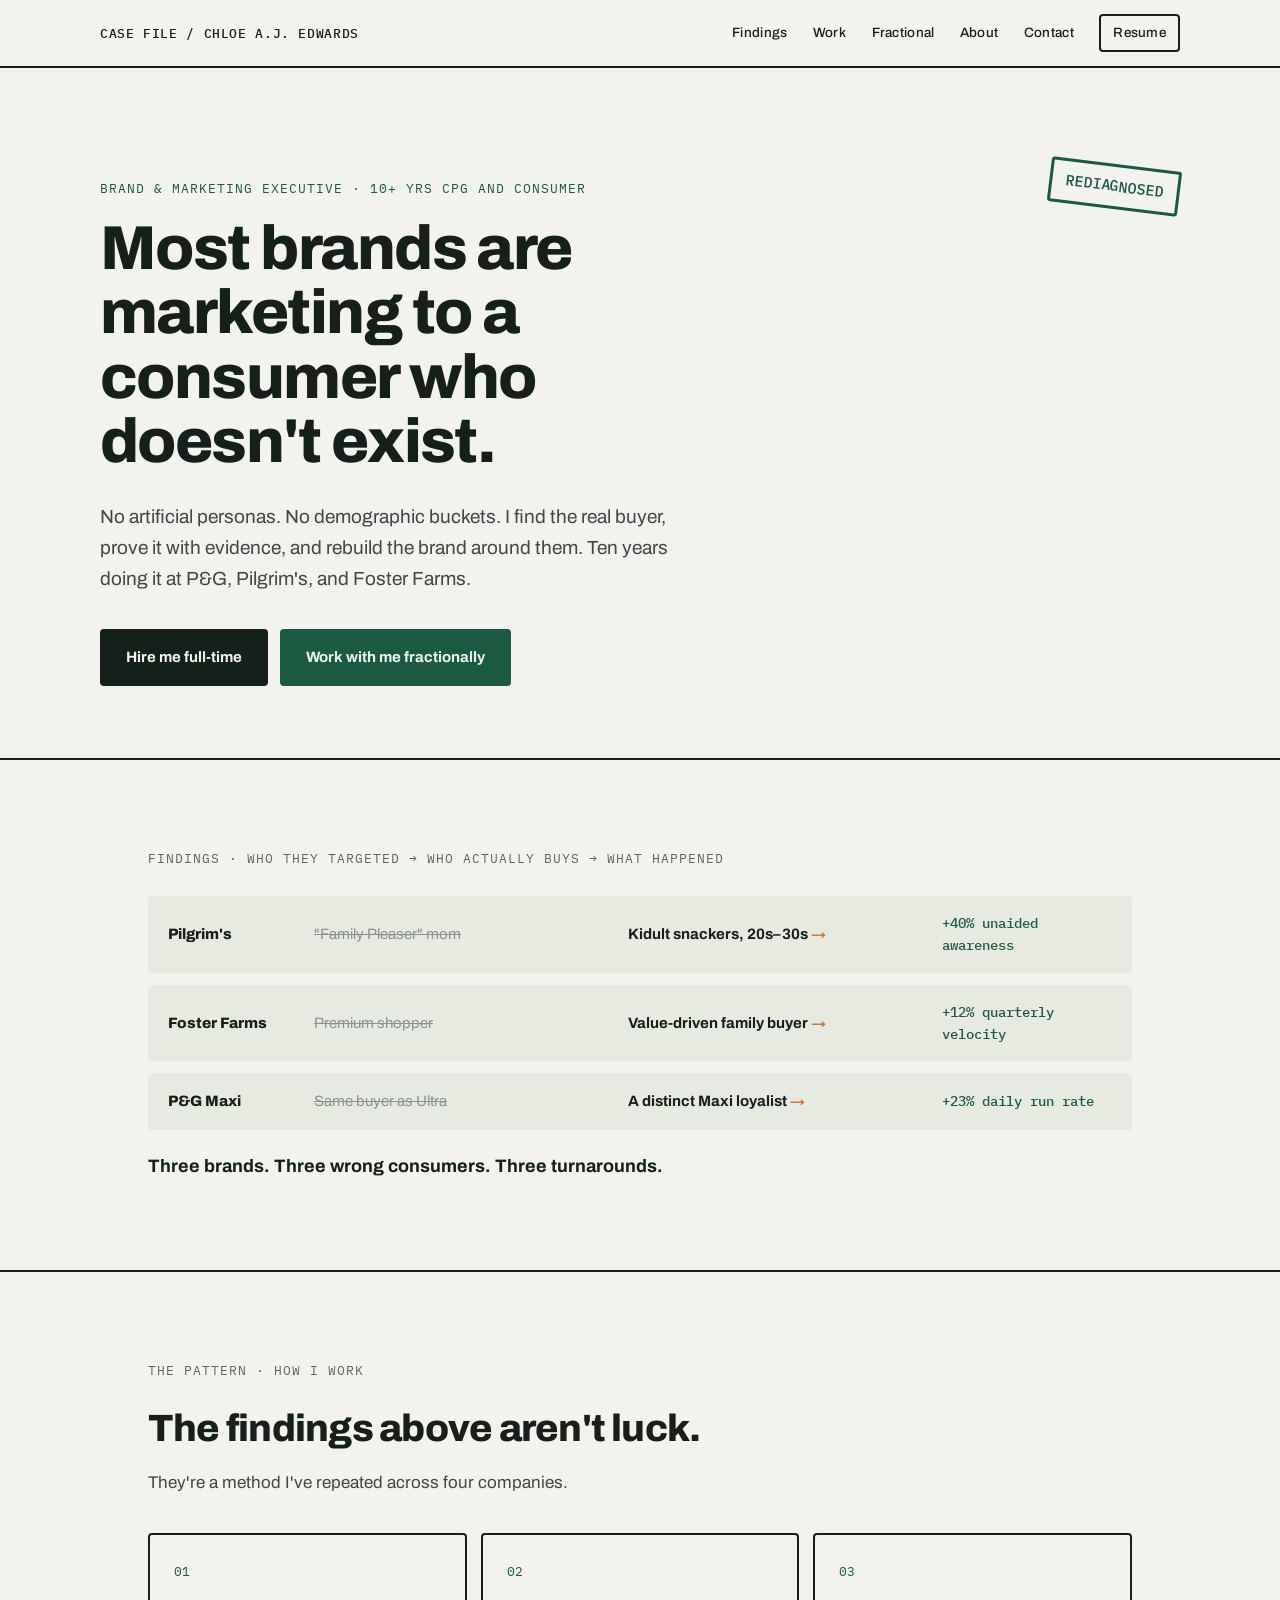
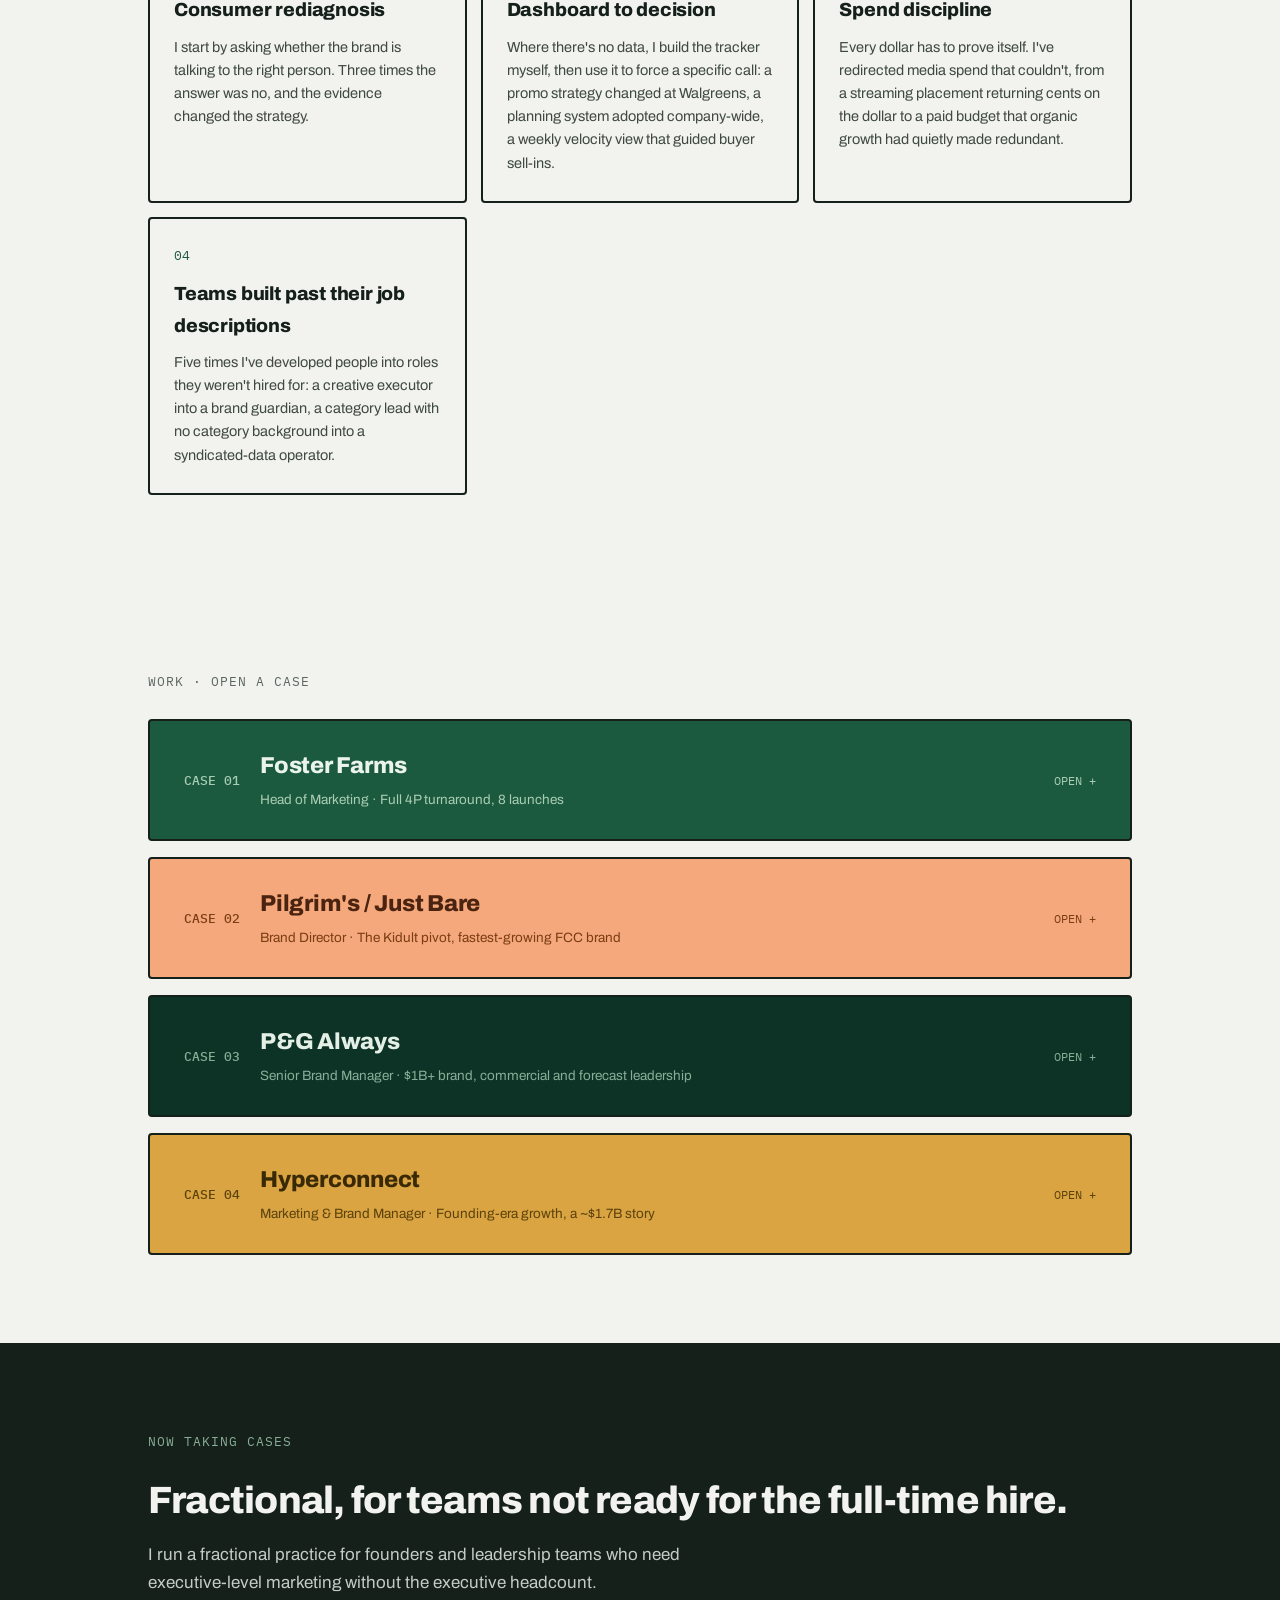
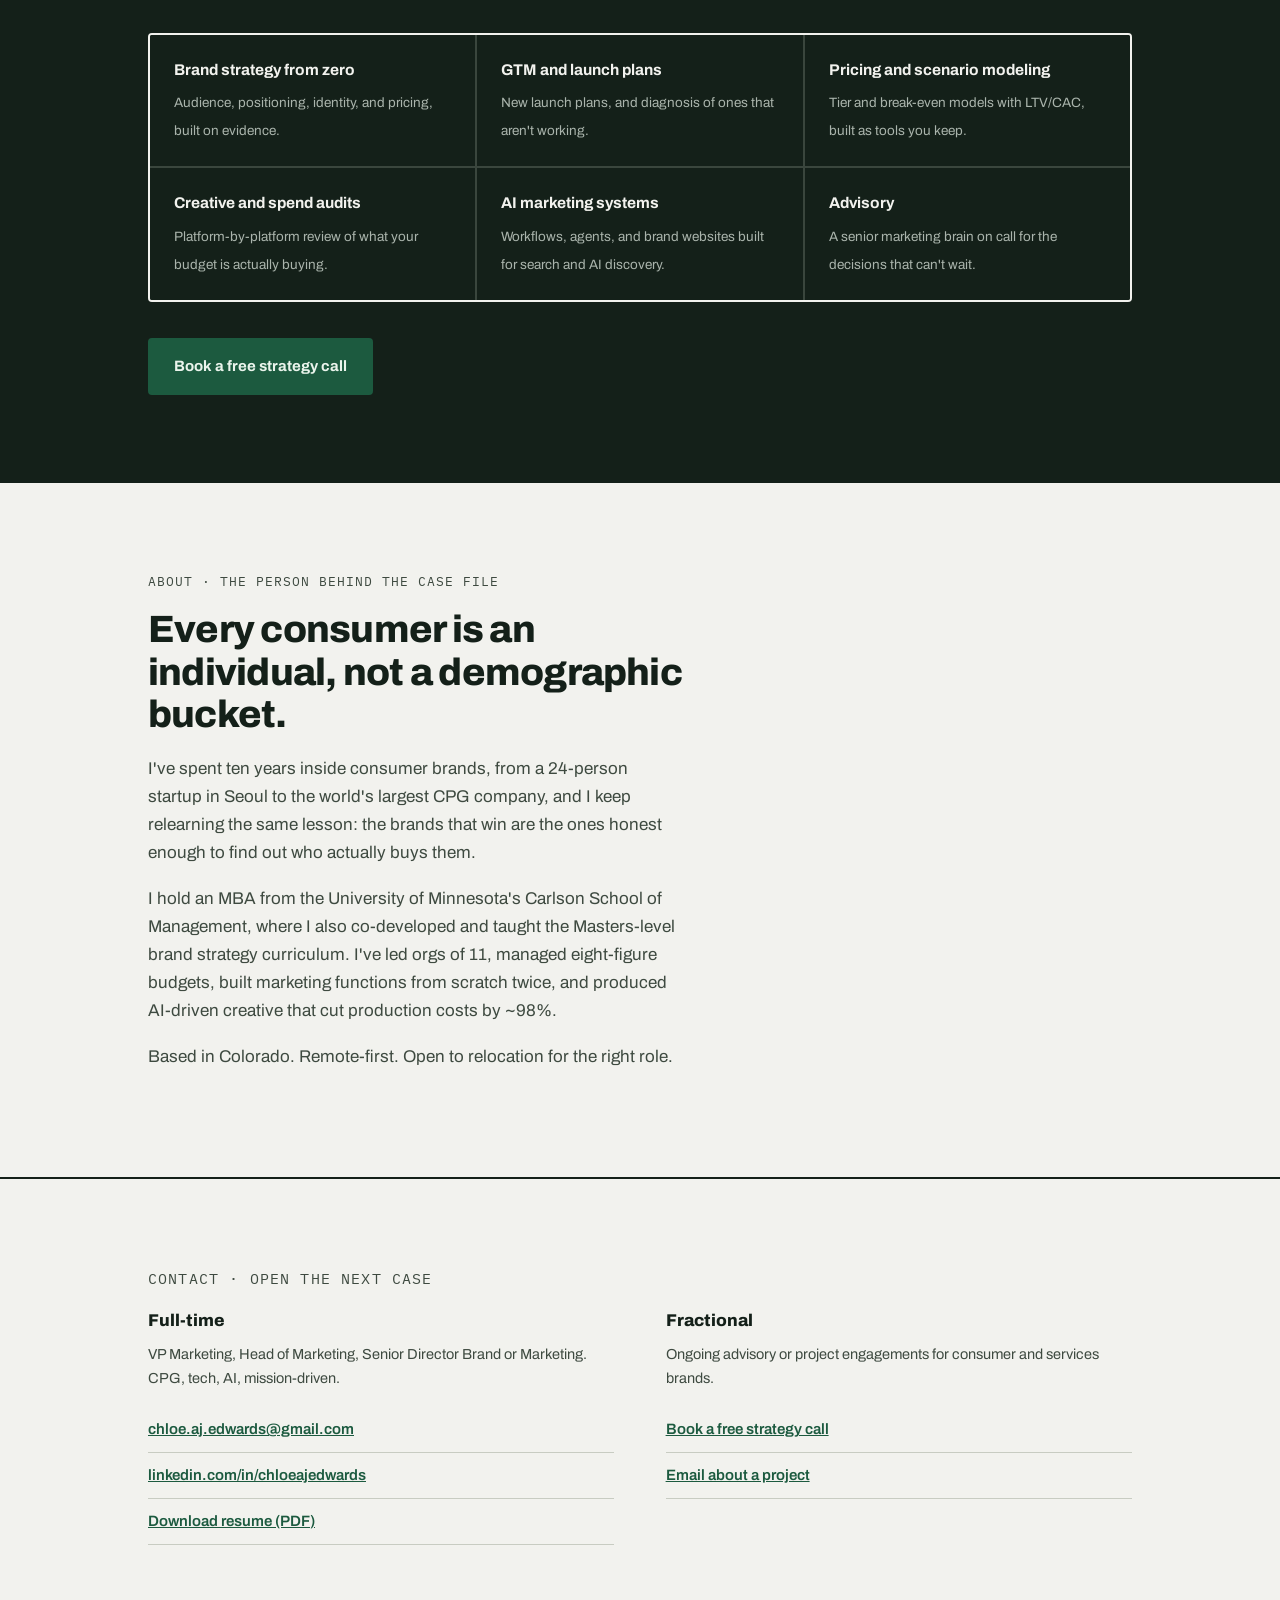
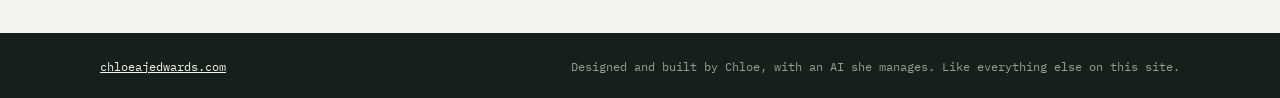
==== index.html @ 2c6150b2 "Add files via upload" ====
<!DOCTYPE html>
<html lang="en">
<head>
<meta charset="UTF-8">
<meta name="viewport" content="width=device-width, initial-scale=1.0">
<title>Chloe A.J. Edwards — Brand &amp; Marketing Executive</title>
<meta name="description" content="Brand and marketing executive. I find the consumer everyone else missed and rebuild brands around them. P&G, Pilgrim's, Foster Farms.">
<link rel="canonical" href="https://chloeajedwards.com/">
<meta property="og:title" content="Chloe A.J. Edwards — Brand &amp; Marketing Executive">
<meta property="og:description" content="Most brands are marketing to a consumer who doesn't exist. I find the real one. Ten years at P&G, Pilgrim's, and Foster Farms.">
<meta property="og:url" content="https://chloeajedwards.com/">
<meta property="og:type" content="website">
<meta property="og:image" content="https://chloeajedwards.com/headshot.jpg">
<meta name="twitter:card" content="summary_large_image">
<meta name="twitter:title" content="Chloe A.J. Edwards — Brand &amp; Marketing Executive">
<meta name="twitter:description" content="I find the consumer everyone else missed. Full-time and fractional.">
<link rel="preconnect" href="https://fonts.googleapis.com">
<link rel="preconnect" href="https://fonts.gstatic.com" crossorigin>
<link href="https://fonts.googleapis.com/css2?family=Archivo:wght@400;500;700;800&family=IBM+Plex+Mono:wght@400;500&display=swap" rel="stylesheet">
<script type="application/ld+json">
{
  "@context": "https://schema.org",
  "@type": "Person",
  "name": "Chloe Edwards",
  "alternateName": "Chloe A.J. Edwards",
  "url": "https://chloeajedwards.com",
  "image": "https://chloeajedwards.com/headshot.jpg",
  "jobTitle": "Brand & Marketing Executive",
  "email": "mailto:chloe.aj.edwards@gmail.com",
  "sameAs": ["https://linkedin.com/in/chloeajedwards"],
  "alumniOf": "Carlson School of Management, University of Minnesota",
  "knowsAbout": ["Brand Strategy", "Consumer Insights", "Go-to-Market Strategy", "CPG Marketing", "Retail Media", "AI Marketing"],
  "address": {"@type": "PostalAddress", "addressRegion": "CO", "addressCountry": "US"}
}
</script>
<style>
:root{
  --paper:#F2F2EE;
  --ink:#142019;
  --forest:#1C5A3F;
  --forest-deep:#0D3327;
  --peach:#F5A87B;
  --peach-ink:#4A2410;
  --peach-mid:#7A3D14;
  --ochre:#D9A441;
  --ochre-ink:#3A2905;
  --ochre-mid:#5C420C;
  --body:#3E4A40;
  --mutd:#5C6660;
  --row:#E7EAE0;
  --rule:#C8CCC2;
  --forest-tint:#A9CDB4;
  --pine-tint:#88AE97;
  --sans:'Archivo',system-ui,-apple-system,sans-serif;
  --mono:'IBM Plex Mono',ui-monospace,monospace;
  --r:4px;
  --dur:.25s;
  --ease:cubic-bezier(.4,0,.2,1);
  --sp1:8px;--sp2:16px;--sp3:24px;--sp4:40px;--sp5:64px;--sp6:104px;
}
*{margin:0;padding:0;box-sizing:border-box}
html{scroll-behavior:smooth}
body{background:var(--paper);color:var(--ink);font-family:var(--sans);font-size:17px;line-height:1.65;-webkit-font-smoothing:antialiased}
.skip{position:absolute;left:-9999px;top:0;background:var(--ink);color:var(--paper);padding:10px 16px;z-index:99}
.skip:focus{left:8px;top:8px}
a{color:var(--forest)}
a:focus-visible,button:focus-visible,summary:focus-visible{outline:3px solid var(--forest);outline-offset:2px}
.wrap{max-width:1080px;margin:0 auto;padding:0 clamp(18px,4vw,48px)}
.mono{font-family:var(--mono);font-size:12px;letter-spacing:.06em;color:var(--mutd)}
.frame{border-top:2px solid var(--ink);border-bottom:2px solid var(--ink)}

header.top{position:sticky;top:0;z-index:50;background:var(--paper);border-bottom:2px solid var(--ink)}
.topbar{display:flex;justify-content:space-between;align-items:center;gap:16px;padding:14px 0}
.brand{font-family:var(--mono);font-size:12.5px;font-weight:500;color:var(--ink);text-decoration:none;letter-spacing:.05em}
nav.main{display:flex;gap:clamp(10px,2vw,26px);align-items:center;flex-wrap:wrap}
nav.main a{font-size:13.5px;font-weight:500;color:var(--ink);text-decoration:none;letter-spacing:.02em}
nav.main a:hover{color:var(--forest);text-decoration:underline;text-underline-offset:4px}
nav.main a.resume-link{border:2px solid var(--ink);padding:6px 12px;border-radius:var(--r)}
nav.main a.resume-link:hover{background:var(--ink);color:var(--paper);text-decoration:none}

.hero{padding:clamp(56px,9vw,110px) 0 clamp(40px,6vw,72px);position:relative}
.kicker{font-family:var(--mono);font-size:12.5px;color:var(--forest);letter-spacing:.08em;margin-bottom:18px}
h1{font-weight:800;font-size:clamp(34px,5.6vw,62px);line-height:1.04;letter-spacing:-.025em;max-width:15ch}
.hero p.lede{margin:26px 0 34px;font-size:clamp(16px,1.6vw,19px);color:var(--body);max-width:52ch}
.ctas{display:flex;gap:12px;flex-wrap:wrap}
.btn{display:inline-block;font-weight:700;font-size:15px;text-decoration:none;padding:14px 24px;border-radius:var(--r);border:2px solid var(--ink);transition:transform var(--dur) var(--ease),background var(--dur) var(--ease),color var(--dur) var(--ease)}
.btn:hover{transform:translateY(-2px)}
.btn-ink{background:var(--ink);color:var(--paper)}
.btn-ink:hover{background:var(--forest-deep);border-color:var(--forest-deep)}
.btn-forest{background:var(--forest);border-color:var(--forest);color:#EAF4EC}
.btn-forest:hover{background:var(--forest-deep);border-color:var(--forest-deep)}
.btn-ghost{background:transparent;color:var(--ink)}
.btn-ghost:hover{background:var(--ink);color:var(--paper)}
.stamp{position:absolute;top:clamp(48px,8vw,96px);right:0;transform:rotate(7deg);border:3px solid var(--forest);color:var(--forest);font-family:var(--mono);font-weight:500;font-size:clamp(12px,1.4vw,15px);padding:7px 13px;border-radius:3px;user-select:none}
@media(max-width:720px){.stamp{position:static;display:inline-block;margin-bottom:22px}}

section{padding:clamp(48px,7vw,88px) 0}
.sec-label{font-family:var(--mono);font-size:12.5px;letter-spacing:.08em;color:var(--mutd);margin-bottom:28px;text-transform:uppercase}
h2{font-weight:800;font-size:clamp(26px,3.4vw,38px);letter-spacing:-.02em;line-height:1.12;margin-bottom:18px}
.sec-intro{color:var(--body);max-width:56ch;margin-bottom:36px}

.findings{border-top:2px solid var(--ink)}
.finding-row{display:grid;grid-template-columns:130px 1fr 1fr 170px;gap:16px;align-items:center;background:var(--row);border-radius:var(--r);padding:16px 20px;margin-bottom:12px;font-size:15px}
.finding-row .brand-name{font-weight:800}
.finding-row .wrong{color:#8B948B;text-decoration:line-through}
.finding-row .right{font-weight:700}
.finding-row .arrow{color:#C4763B;font-weight:700}
.finding-row .result{font-family:var(--mono);font-size:13.5px;color:var(--forest);font-weight:500}
@media(max-width:820px){.finding-row{grid-template-columns:1fr 1fr;row-gap:8px}.finding-row .result{grid-column:2;text-align:right}.finding-row .brand-name{grid-column:1}}
.findings-close{margin-top:22px;font-weight:700;font-size:18px}

.pattern-grid{display:grid;grid-template-columns:repeat(auto-fit,minmax(260px,1fr));gap:14px}
.pattern-card{border:2px solid var(--ink);border-radius:var(--r);padding:26px 24px;background:var(--paper);transition:transform var(--dur) var(--ease)}
.pattern-card:hover{transform:translateY(-3px)}
.pattern-card .num{font-family:var(--mono);font-size:13px;color:var(--forest);margin-bottom:12px;display:block}
.pattern-card h3{font-weight:800;font-size:19px;letter-spacing:-.01em;margin-bottom:10px}
.pattern-card p{font-size:14.5px;line-height:1.6;color:var(--body)}

.cases{display:grid;gap:16px}
.case{border-radius:var(--r);overflow:hidden;border:2px solid var(--ink)}
.case summary{list-style:none;cursor:pointer;padding:26px clamp(20px,3vw,34px);display:grid;grid-template-columns:auto 1fr auto;gap:20px;align-items:center}
.case summary::-webkit-details-marker{display:none}
.case .cnum{font-family:var(--mono);font-size:13px;font-weight:500}
.case .ctitle{font-weight:800;font-size:clamp(18px,2.2vw,23px);letter-spacing:-.01em}
.case .csub{font-size:13.5px;margin-top:3px;font-weight:400}
.case .copen{font-family:var(--mono);font-size:12px;white-space:nowrap}
.case .body{padding:6px clamp(20px,3vw,34px) 32px;display:grid;grid-template-columns:repeat(auto-fit,minmax(230px,1fr));gap:22px}
.case .body h4{font-family:var(--mono);font-size:12px;font-weight:500;letter-spacing:.08em;text-transform:uppercase;margin-bottom:8px}
.case .body p{font-size:14.5px;line-height:1.62}
.case.forest{background:var(--forest)}
.case.forest .cnum,.case.forest .copen,.case.forest .csub,.case.forest .body h4{color:var(--forest-tint)}
.case.forest .ctitle,.case.forest .body p{color:#EAF4EC}
.case.peach{background:var(--peach)}
.case.peach .cnum,.case.peach .copen,.case.peach .csub,.case.peach .body h4{color:var(--peach-mid)}
.case.peach .ctitle,.case.peach .body p{color:var(--peach-ink)}
.case.pine{background:var(--forest-deep)}
.case.pine .cnum,.case.pine .copen,.case.pine .csub,.case.pine .body h4{color:var(--pine-tint)}
.case.pine .ctitle,.case.pine .body p{color:#E4EFE6}
.case.ochre{background:var(--ochre)}
.case.ochre .cnum,.case.ochre .copen,.case.ochre .csub,.case.ochre .body h4{color:var(--ochre-mid)}
.case.ochre .ctitle,.case.ochre .body p{color:var(--ochre-ink)}

.fractional{background:var(--ink);color:var(--paper);border-radius:0}
.fractional .sec-label{color:var(--pine-tint)}
.fractional h2{color:var(--paper)}
.fractional .sec-intro{color:#C4CCC5}
.svc{display:grid;grid-template-columns:repeat(auto-fit,minmax(280px,1fr));gap:2px;border:2px solid var(--paper);border-radius:var(--r);overflow:hidden;margin-bottom:36px}
.svc div{background:var(--ink);padding:22px 24px;outline:1px solid #3A463D}
.svc div strong{display:block;font-size:15.5px;font-weight:700;margin-bottom:6px}
.svc div span{font-size:13.5px;color:#AAB4AC;line-height:1.55}

.about-grid{display:grid;grid-template-columns:1.4fr 1fr;gap:clamp(28px,5vw,64px);align-items:start}
@media(max-width:760px){.about-grid{grid-template-columns:1fr}}
.about p{color:var(--body);margin-bottom:18px;max-width:58ch}
.headshot-frame{border:2px solid var(--ink);border-radius:var(--r);padding:12px;background:#fff;transform:rotate(1.5deg);max-width:340px;justify-self:end}
@media(max-width:760px){.headshot-frame{justify-self:start}}
.headshot-frame img{width:100%;display:block;border-radius:2px}
.headshot-frame figcaption{font-family:var(--mono);font-size:11.5px;color:var(--mutd);padding-top:10px}

.contact{border-top:2px solid var(--ink)}
.contact-grid{display:grid;grid-template-columns:1fr 1fr;gap:clamp(24px,4vw,56px)}
@media(max-width:760px){.contact-grid{grid-template-columns:1fr}}
.contact h3{font-weight:800;font-size:17px;margin-bottom:8px}
.contact p{font-size:14.5px;color:var(--body);margin-bottom:16px}
.contact ul{list-style:none}
.contact li{padding:10px 0;border-bottom:1px solid var(--rule);font-size:15px}
.contact li a{font-weight:600}

footer{background:var(--ink);color:var(--paper)}
.foot{display:flex;justify-content:space-between;gap:16px;flex-wrap:wrap;padding:22px 0;font-family:var(--mono);font-size:12px}
.foot span{color:#93A096}
.foot a{color:var(--paper)}

.reveal{opacity:0;transform:translateY(14px);transition:opacity .5s var(--ease),transform .5s var(--ease)}
.reveal.in{opacity:1;transform:none}
@media(prefers-reduced-motion:reduce){html{scroll-behavior:auto}.reveal{opacity:1;transform:none;transition:none}.btn:hover,.pattern-card:hover{transform:none}}
</style>
</head>
<body>
<a class="skip" href="#main">Skip to content</a>

<header class="top">
  <div class="wrap topbar">
    <a class="brand" href="#top">CASE FILE / CHLOE A.J. EDWARDS</a>
    <nav class="main" aria-label="Main">
      <a href="#findings">Findings</a>
      <a href="#work">Work</a>
      <a href="#fractional">Fractional</a>
      <a href="#about">About</a>
      <a href="#contact">Contact</a>
      <a class="resume-link" href="Chloe-Edwards-Resume.pdf" download>Resume</a>
    </nav>
  </div>
</header>

<main id="main">

<div class="wrap hero" id="top">
  <p class="kicker">BRAND &amp; MARKETING EXECUTIVE · 10+ YRS CPG AND CONSUMER</p>
  <div class="stamp" aria-hidden="true">REDIAGNOSED</div>
  <h1>Most brands are marketing to a consumer who doesn't exist.</h1>
  <p class="lede">No artificial personas. No demographic buckets. I find the real buyer, prove it with evidence, and rebuild the brand around them. Ten years doing it at P&amp;G, Pilgrim's, and Foster Farms.</p>
  <div class="ctas">
    <a class="btn btn-ink" href="#contact">Hire me full-time</a>
    <a class="btn btn-forest" href="https://calendly.com/chloeajedwards/free-ai-brand-strategy-call">Work with me fractionally</a>
  </div>
</div>

<section class="findings frame" id="findings">
  <div class="wrap">
    <p class="sec-label">Findings · Who they targeted → who actually buys → what happened</p>
    <div class="finding-row reveal">
      <span class="brand-name">Pilgrim's</span>
      <span class="wrong">"Family Pleaser" mom</span>
      <span class="right">Kidult snackers, 20s–30s <span class="arrow">→</span></span>
      <span class="result">+40% unaided awareness</span>
    </div>
    <div class="finding-row reveal">
      <span class="brand-name">Foster Farms</span>
      <span class="wrong">Premium shopper</span>
      <span class="right">Value-driven family buyer <span class="arrow">→</span></span>
      <span class="result">+12% quarterly velocity</span>
    </div>
    <div class="finding-row reveal">
      <span class="brand-name">P&amp;G Maxi</span>
      <span class="wrong">Same buyer as Ultra</span>
      <span class="right">A distinct Maxi loyalist <span class="arrow">→</span></span>
      <span class="result">+23% daily run rate</span>
    </div>
    <p class="findings-close reveal">Three brands. Three wrong consumers. Three turnarounds.</p>
  </div>
</section>

<section id="pattern">
  <div class="wrap">
    <p class="sec-label">The pattern · How I work</p>
    <h2>The findings above aren't luck.</h2>
    <p class="sec-intro">They're a method I've repeated across four companies.</p>
    <div class="pattern-grid">
      <div class="pattern-card reveal">
        <span class="num">01</span>
        <h3>Consumer rediagnosis</h3>
        <p>I start by asking whether the brand is talking to the right person. Three times the answer was no, and the evidence changed the strategy.</p>
      </div>
      <div class="pattern-card reveal">
        <span class="num">02</span>
        <h3>Dashboard to decision</h3>
        <p>Where there's no data, I build the tracker myself, then use it to force a specific call: a promo strategy changed at Walgreens, a planning system adopted company-wide, a weekly velocity view that guided buyer sell-ins.</p>
      </div>
      <div class="pattern-card reveal">
        <span class="num">03</span>
        <h3>Spend discipline</h3>
        <p>Every dollar has to prove itself. I've redirected media spend that couldn't, from a streaming placement returning cents on the dollar to a paid budget that organic growth had quietly made redundant.</p>
      </div>
      <div class="pattern-card reveal">
        <span class="num">04</span>
        <h3>Teams built past their job descriptions</h3>
        <p>Five times I've developed people into roles they weren't hired for: a creative executor into a brand guardian, a category lead with no category background into a syndicated-data operator.</p>
      </div>
    </div>
  </div>
</section>

<section id="work">
  <div class="wrap">
    <p class="sec-label">Work · Open a case</p>
    <div class="cases">

      <details class="case forest reveal">
        <summary>
          <span class="cnum">CASE 01</span>
          <span><span class="ctitle">Foster Farms</span><br><span class="csub">Head of Marketing · Full 4P turnaround, 8 launches</span></span>
          <span class="copen">OPEN +</span>
        </summary>
        <div class="body">
          <div><h4>The situation</h4><p>A 90-year-old poultry brand bleeding distribution with no agreed-upon cause. I was the top marketing seat, owning brand strategy and the marketing P&amp;L, leading a commercial org of 11 through four function leads.</p></div>
          <div><h4>The finding</h4><p>A full 4P diagnostic showed the brand was positioned and priced premium while its actual buyer was value-driven. Nearly every downstream problem traced back to that mismatch.</p></div>
          <div><h4>The rebuild</h4><p>Presented a pricing restructure to the executive team. Restructured promos around the real buyer. Redirected investment to the digital shelf and the West Coast. Built the company's first innovation process and launched 8 new SKUs, taking one from brief to shelf 3–4x faster than category standard. Pioneered AI video that revived a legacy campaign at roughly 2% of traditional production cost.</p></div>
          <div><h4>What happened</h4><p>+12% quarterly velocity in distributed accounts. +8% realized margin from the promo restructure. New shelf placements gained at two national retailers, and shelf held everywhere else. Retail media rebuilt on verified incrementality, with a third-party-measured +32% lift.</p></div>
        </div>
      </details>

      <details class="case peach reveal">
        <summary>
          <span class="cnum">CASE 02</span>
          <span><span class="ctitle">Pilgrim's / Just Bare</span><br><span class="csub">Brand Director · The Kidult pivot, fastest-growing FCC brand</span></span>
          <span class="copen">OPEN +</span>
        </summary>
        <div class="body">
          <div><h4>The situation</h4><p>A national brand launch was missing its velocity targets. The strategy was built around a "Family Pleaser" mom insight developed for fresh chicken, but the product on shelf was frozen fully cooked.</p></div>
          <div><h4>The finding</h4><p>The real buyer was a younger, multicultural, mostly male consumer who wanted bolder flavor and louder design. Nostalgia plus convenience: the Kidult.</p></div>
          <div><h4>The rebuild</h4><p>Rewrote the target, the problem, the reason to believe, and the channel plan. Moved influencer spend from macro names to a nano-and-micro model. Took the brand to the X Games with a Tony Hawk limited-edition co-brand. Reversed a renaming decision by proving Popcorn Chicken buyers were a distinct segment.</p></div>
          <div><h4>What happened</h4><p>+18% quarterly velocity after the pivot. +40% unaided awareness, the largest gain our research agency had ever recorded. Just Bare grew share double digits and more than doubled distribution, becoming the fastest-growing brand in its category. 6M+ impressions from the Tony Hawk partnership.</p></div>
        </div>
      </details>

      <details class="case pine reveal">
        <summary>
          <span class="cnum">CASE 03</span>
          <span><span class="ctitle">P&amp;G Always</span><br><span class="csub">Senior Brand Manager · $1B+ brand, commercial and forecast leadership</span></span>
          <span class="copen">OPEN +</span>
        </summary>
        <div class="body">
          <div><h4>The situation</h4><p>A $1B+ brand in a declining category, with forecast accuracy loose enough to cloud commercial decisions and a sub-brand, Maxi, everyone assumed shared Ultra's consumer.</p></div>
          <div><h4>The finding</h4><p>The first 5-year growth analysis ever run on Maxi showed a distinct buyer with her own behavior, needs, and price logic, including an overlooked Night segment.</p></div>
          <div><h4>The rebuild</h4><p>Took over the brand's annual forecast and the Sufficiency business-planning process. Rebuilt the planning model so each sub-brand manager owned their own forecast. Built a distribution dashboard that caught a retailer promo change slowing velocities, and got the strategy reversed.</p></div>
          <div><h4>What happened</h4><p>Forecast accuracy improved threefold, into a ±1% band. Maxi's daily run rate grew +23%, against a four-year average near 4%. +2% shelf share. Multimillion-dollar marketing spend efficiency delivered while hitting the brand's targets.</p></div>
        </div>
      </details>

      <details class="case ochre reveal">
        <summary>
          <span class="cnum">CASE 04</span>
          <span><span class="ctitle">Hyperconnect</span><br><span class="csub">Marketing &amp; Brand Manager · Founding-era growth, a ~$1.7B story</span></span>
          <span class="copen">OPEN +</span>
        </summary>
        <div class="body">
          <div><h4>The situation</h4><p>A Seoul startup of 24 people with a video social app growing fast everywhere except the markets I was hired to build: North America and Oceania. No brand strategy, no GTM, static-only creative.</p></div>
          <div><h4>The finding</h4><p>Organic acquisition was already covering subscription growth, meaning much of the paid budget was buying users who would have arrived free. And the category's creative was static in a product built on live video.</p></div>
          <div><h4>The rebuild</h4><p>Authored the global brand strategy and presented it to the founder. Cut the redundant paid spend, saving seven figures annually while subscriptions grew. Persuaded leadership to test video creative filmed for free with coworkers, then scaled it across every market and language.</p></div>
          <div><h4>What happened</h4><p>Regional profitability multiplied. Installs grew 300%+ globally after the video strategy rolled out. The company grew from 24 to 120+ people during my tenure and was later acquired for approximately $1.7B.</p></div>
        </div>
      </details>

    </div>
  </div>
</section>

<section class="fractional" id="fractional">
  <div class="wrap">
    <p class="sec-label">Now taking cases</p>
    <h2>Fractional, for teams not ready for the full-time hire.</h2>
    <p class="sec-intro">I run a fractional practice for founders and leadership teams who need executive-level marketing without the executive headcount.</p>
    <div class="svc">
      <div><strong>Brand strategy from zero</strong><span>Audience, positioning, identity, and pricing, built on evidence.</span></div>
      <div><strong>GTM and launch plans</strong><span>New launch plans, and diagnosis of ones that aren't working.</span></div>
      <div><strong>Pricing and scenario modeling</strong><span>Tier and break-even models with LTV/CAC, built as tools you keep.</span></div>
      <div><strong>Creative and spend audits</strong><span>Platform-by-platform review of what your budget is actually buying.</span></div>
      <div><strong>AI marketing systems</strong><span>Workflows, agents, and brand websites built for search and AI discovery.</span></div>
      <div><strong>Advisory</strong><span>A senior marketing brain on call for the decisions that can't wait.</span></div>
    </div>
    <a class="btn btn-forest" href="https://calendly.com/chloeajedwards/free-ai-brand-strategy-call">Book a free strategy call</a>
  </div>
</section>

<section id="about">
  <div class="wrap about-grid">
    <div class="about">
      <p class="sec-label">About · The person behind the case file</p>
      <h2>Every consumer is an individual, not a demographic bucket.</h2>
      <p>I've spent ten years inside consumer brands, from a 24-person startup in Seoul to the world's largest CPG company, and I keep relearning the same lesson: the brands that win are the ones honest enough to find out who actually buys them.</p>
      <p>I hold an MBA from the University of Minnesota's Carlson School of Management, where I also co-developed and taught the Masters-level brand strategy curriculum. I've led orgs of 11, managed eight-figure budgets, built marketing functions from scratch twice, and produced AI-driven creative that cut production costs by ~98%.</p>
      <p>Based in Colorado. Remote-first. Open to relocation for the right role.</p>
    </div>
    <figure class="headshot-frame reveal">
      <img src="headshot.jpg" alt="Chloe Edwards, smiling, wearing a forest green blazer" width="640" height="640" loading="lazy" onerror="this.parentElement.style.display='none'">
      <figcaption>EXHIBIT A · THE EXECUTIVE</figcaption>
    </figure>
  </div>
</section>

<section class="contact frame" id="contact">
  <div class="wrap">
    <p class="sec-label">Contact · Open the next case</p>
    <div class="contact-grid">
      <div>
        <h3>Full-time</h3>
        <p>VP Marketing, Head of Marketing, Senior Director Brand or Marketing. CPG, tech, AI, mission-driven.</p>
        <ul>
          <li><a href="mailto:chloe.aj.edwards@gmail.com">chloe.aj.edwards@gmail.com</a></li>
          <li><a href="https://linkedin.com/in/chloeajedwards">linkedin.com/in/chloeajedwards</a></li>
          <li><a href="Chloe-Edwards-Resume.pdf" download>Download resume (PDF)</a></li>
        </ul>
      </div>
      <div>
        <h3>Fractional</h3>
        <p>Ongoing advisory or project engagements for consumer and services brands.</p>
        <ul>
          <li><a href="https://calendly.com/chloeajedwards/free-ai-brand-strategy-call">Book a free strategy call</a></li>
          <li><a href="mailto:chloe.aj.edwards@gmail.com?subject=Fractional%20engagement">Email about a project</a></li>
        </ul>
      </div>
    </div>
  </div>
</section>

</main>

<footer>
  <div class="wrap foot">
    <span><a href="#top">chloeajedwards.com</a></span>
    <span>Designed and built by Chloe, with an AI she manages. Like everything else on this site.</span>
  </div>
</footer>

<script>
const io=new IntersectionObserver(es=>{es.forEach(e=>{if(e.isIntersecting){e.target.classList.add('in');io.unobserve(e.target)}})},{threshold:.12});
document.querySelectorAll('.reveal').forEach(el=>io.observe(el));
document.querySelectorAll('.case summary').forEach(s=>{s.addEventListener('click',()=>{setTimeout(()=>{const d=s.parentElement;s.querySelector('.copen').textContent=d.open?'CLOSE −':'OPEN +'},0)})});
</script>
</body>
</html>
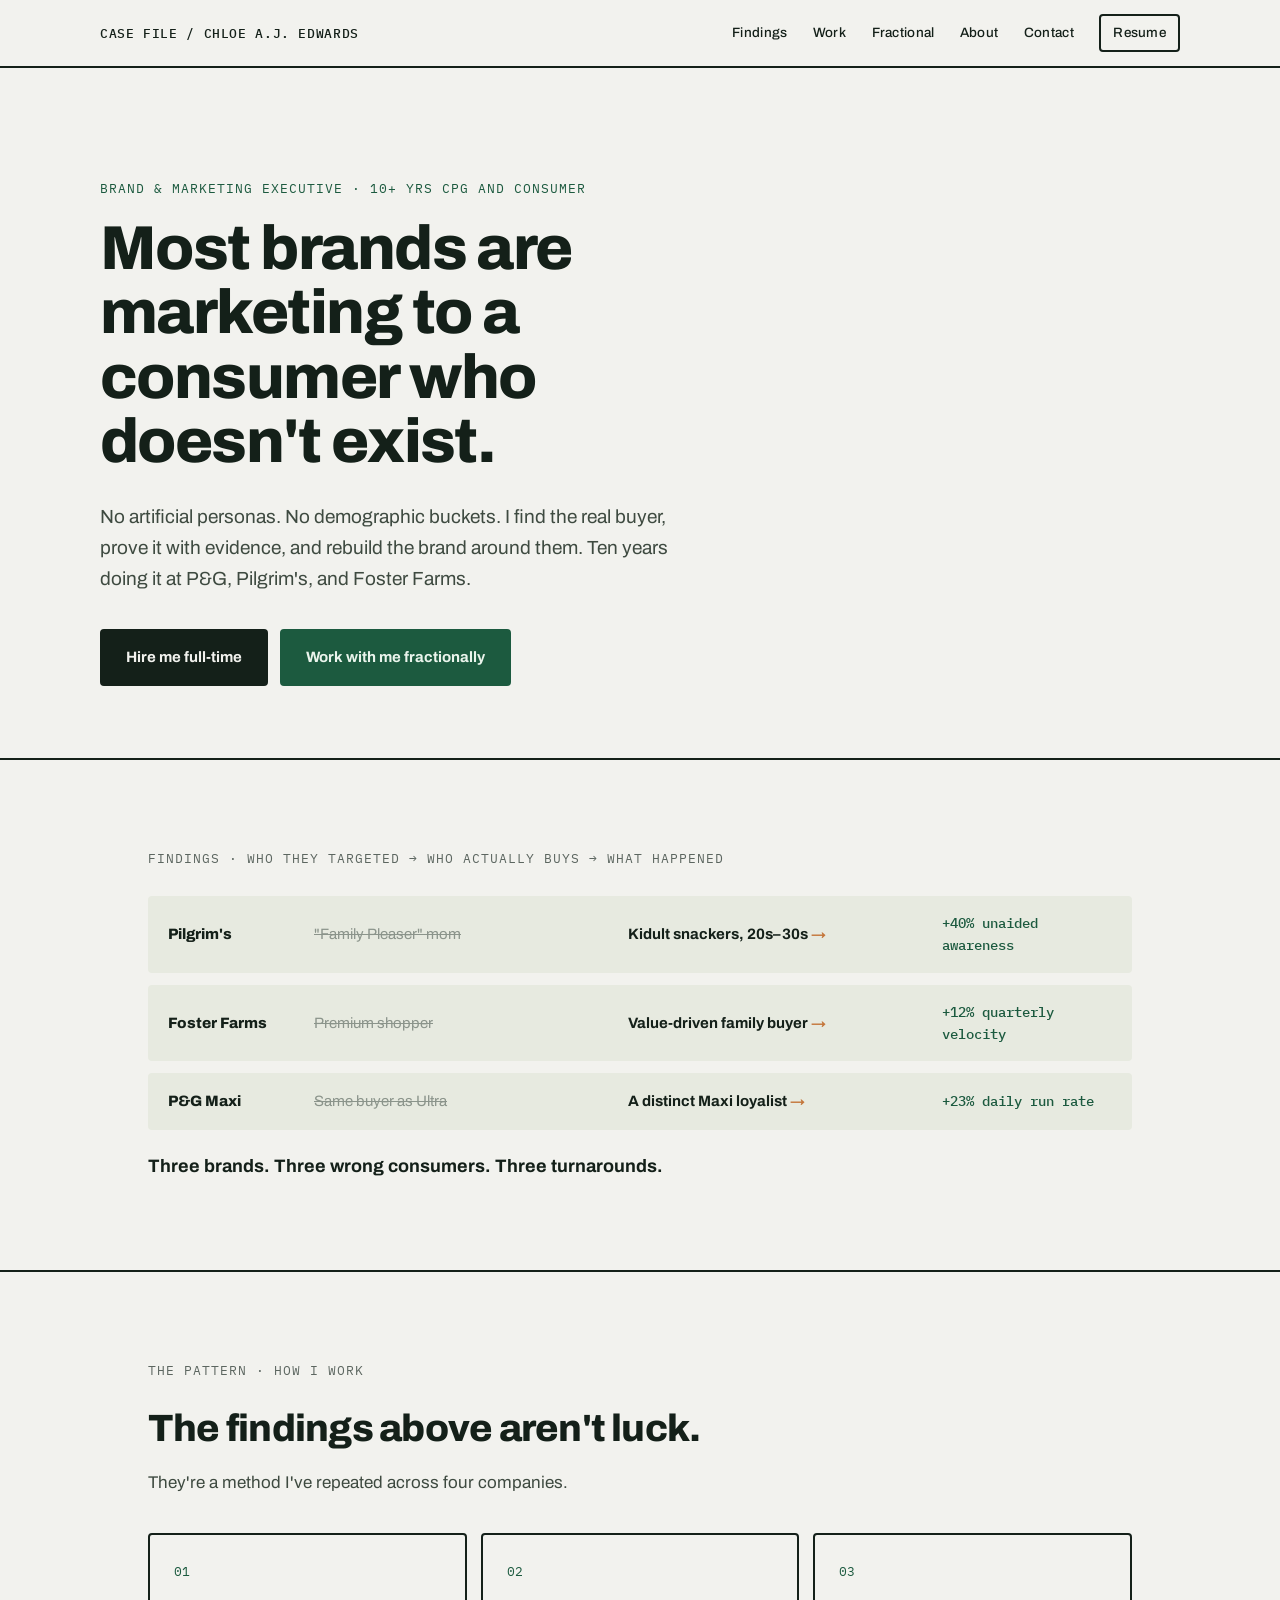
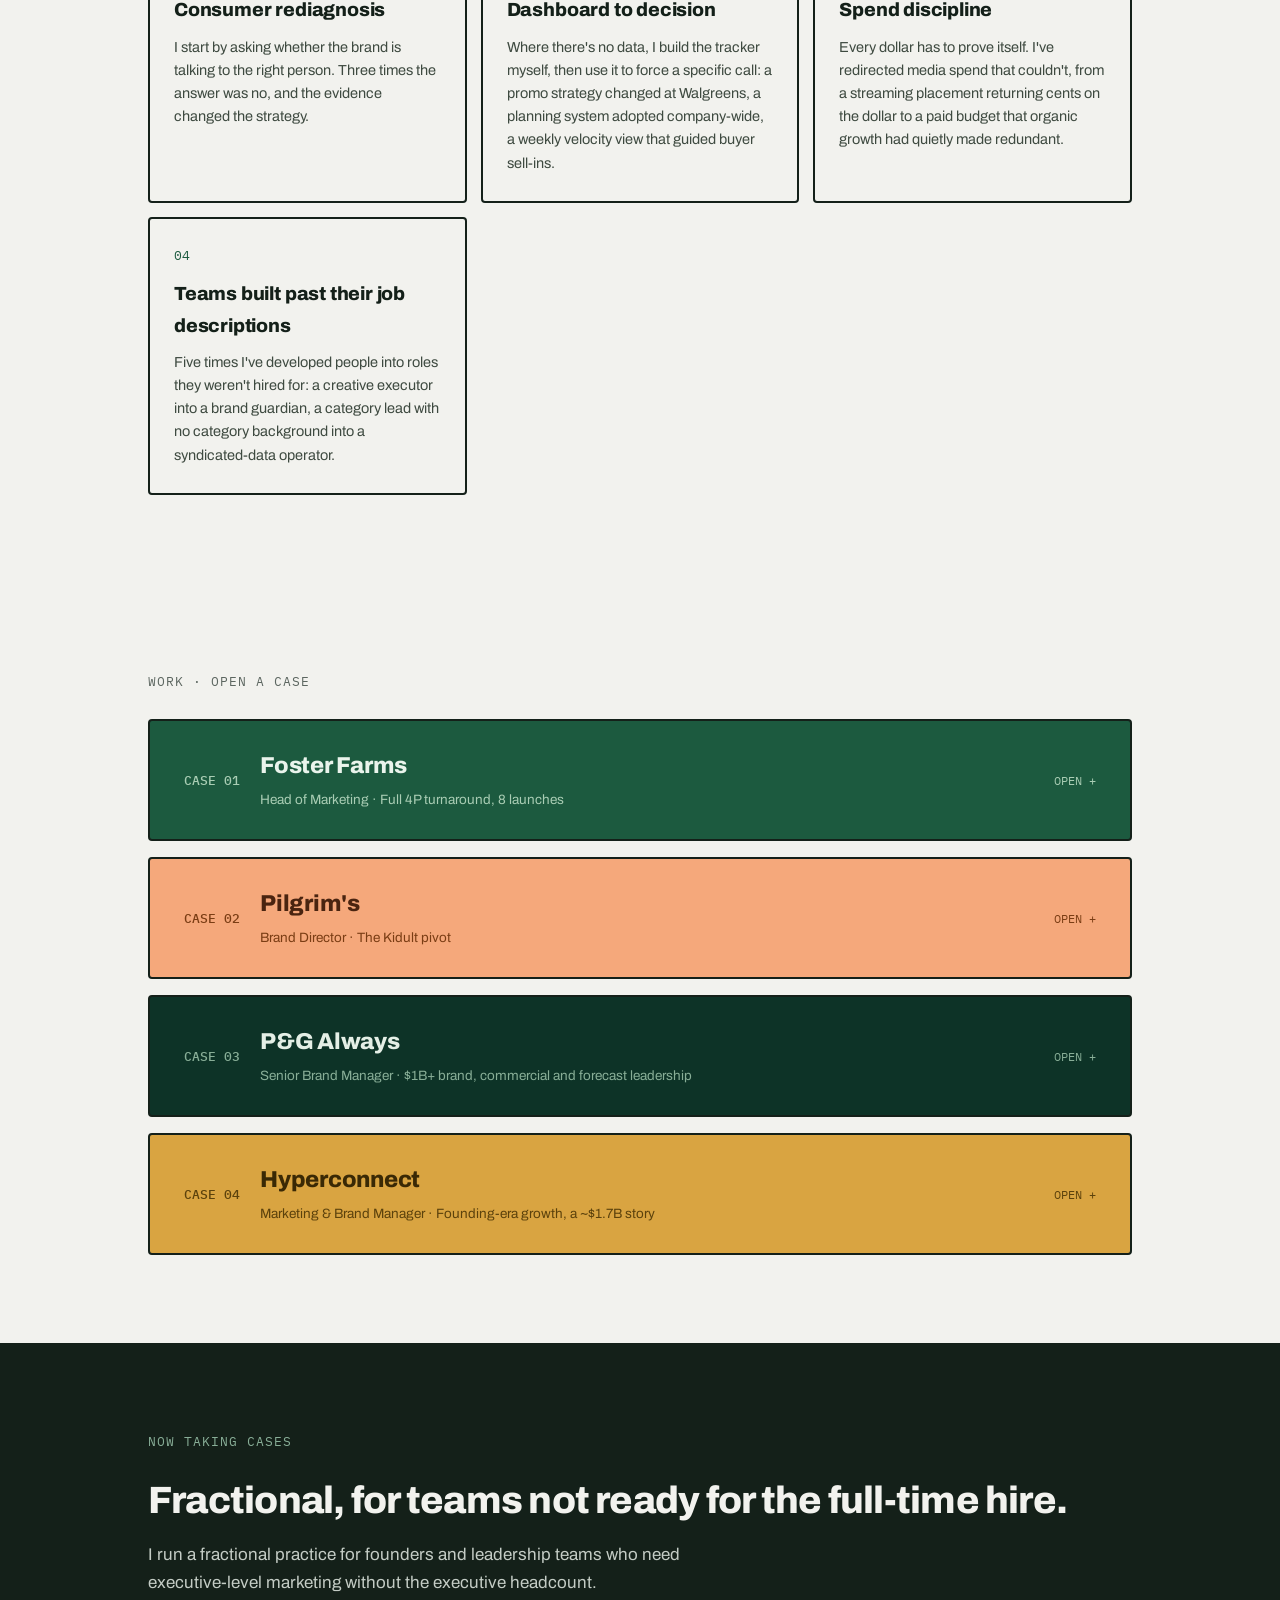
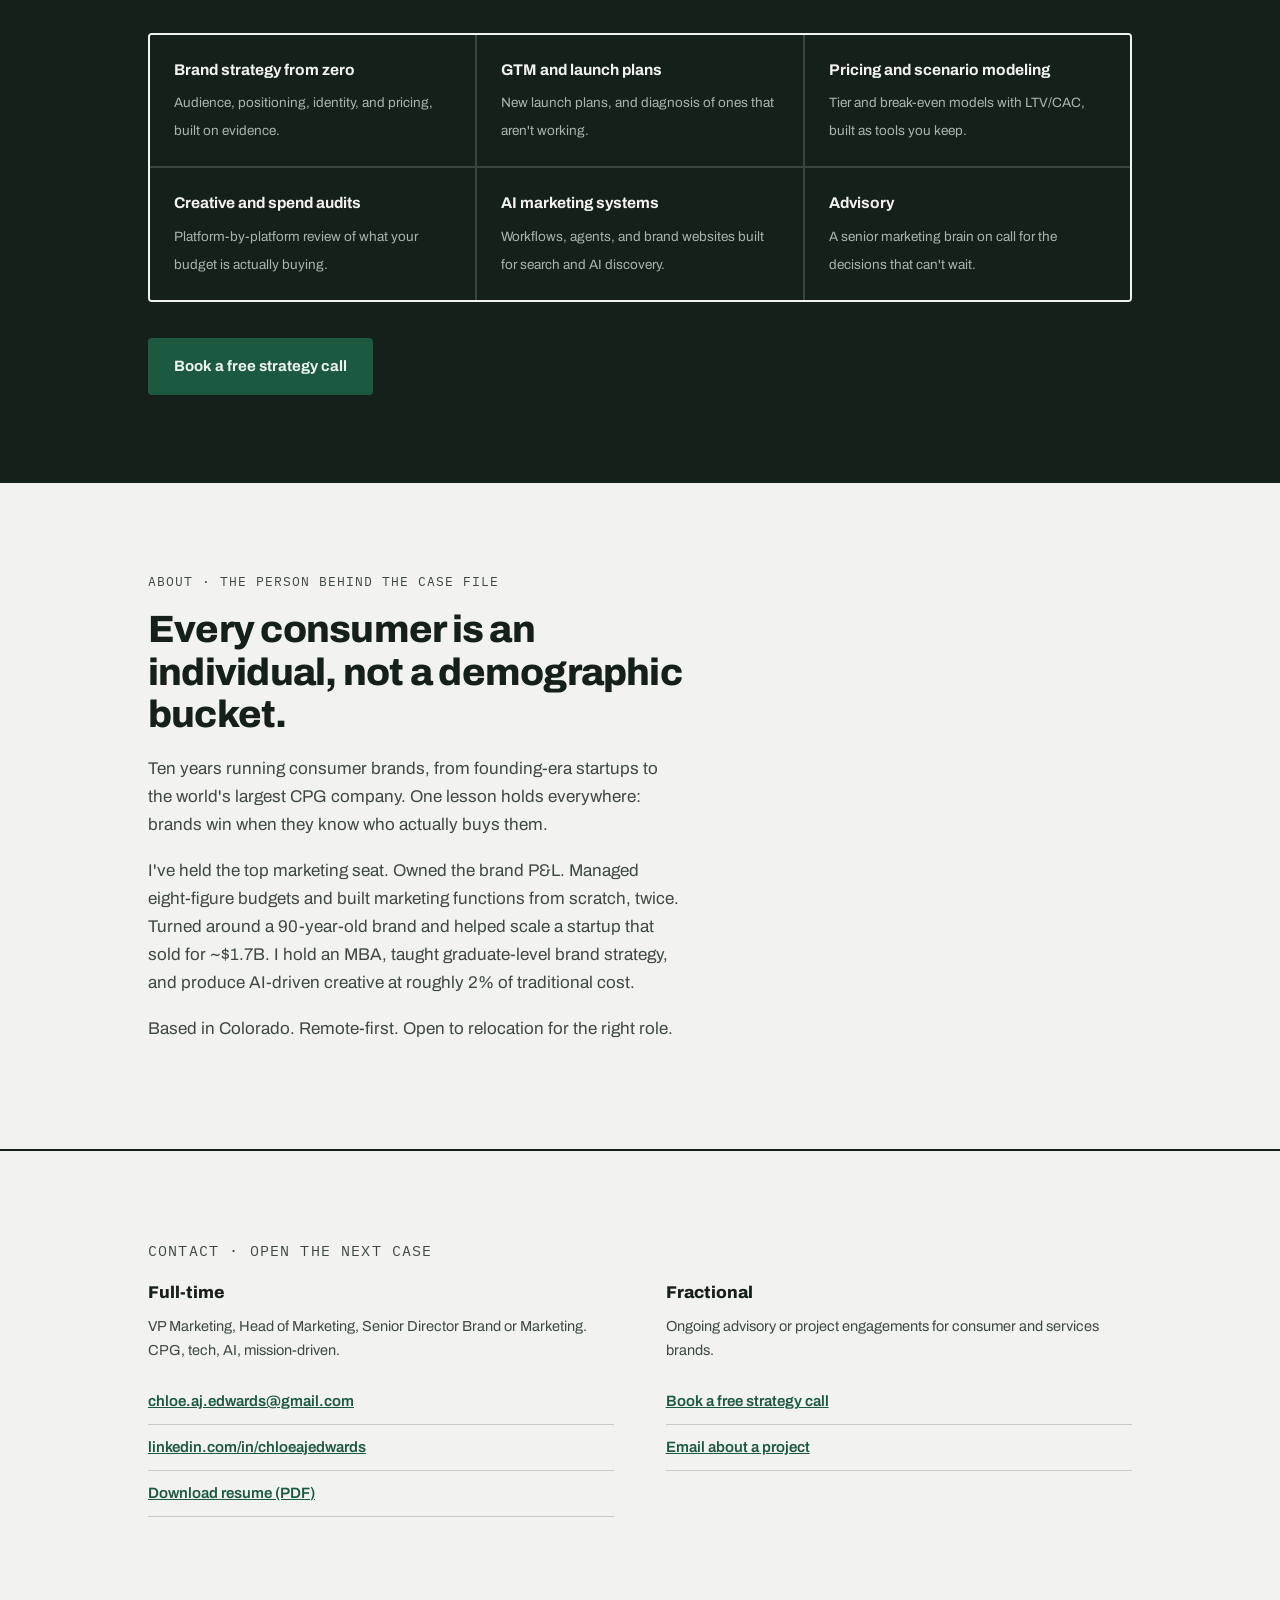
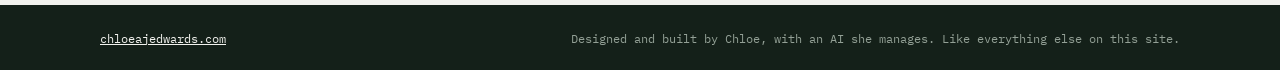
==== commit 67b8f3e1: "Add files via upload" ====
--- a/index.html
+++ b/index.html
@@ -28,7 +28,6 @@
   "jobTitle": "Brand & Marketing Executive",
   "email": "mailto:chloe.aj.edwards@gmail.com",
   "sameAs": ["https://linkedin.com/in/chloeajedwards"],
-  "alumniOf": "Carlson School of Management, University of Minnesota",
   "knowsAbout": ["Brand Strategy", "Consumer Insights", "Go-to-Market Strategy", "CPG Marketing", "Retail Media", "AI Marketing"],
   "address": {"@type": "PostalAddress", "addressRegion": "CO", "addressCountry": "US"}
 }
@@ -91,8 +90,6 @@
 .btn-forest:hover{background:var(--forest-deep);border-color:var(--forest-deep)}
 .btn-ghost{background:transparent;color:var(--ink)}
 .btn-ghost:hover{background:var(--ink);color:var(--paper)}
-.stamp{position:absolute;top:clamp(48px,8vw,96px);right:0;transform:rotate(7deg);border:3px solid var(--forest);color:var(--forest);font-family:var(--mono);font-weight:500;font-size:clamp(12px,1.4vw,15px);padding:7px 13px;border-radius:3px;user-select:none}
-@media(max-width:720px){.stamp{position:static;display:inline-block;margin-bottom:22px}}
 
 section{padding:clamp(48px,7vw,88px) 0}
 .sec-label{font-family:var(--mono);font-size:12.5px;letter-spacing:.08em;color:var(--mutd);margin-bottom:28px;text-transform:uppercase}
@@ -197,7 +194,6 @@
 
 <div class="wrap hero" id="top">
   <p class="kicker">BRAND &amp; MARKETING EXECUTIVE · 10+ YRS CPG AND CONSUMER</p>
-  <div class="stamp" aria-hidden="true">REDIAGNOSED</div>
   <h1>Most brands are marketing to a consumer who doesn't exist.</h1>
   <p class="lede">No artificial personas. No demographic buckets. I find the real buyer, prove it with evidence, and rebuild the brand around them. Ten years doing it at P&amp;G, Pilgrim's, and Foster Farms.</p>
   <div class="ctas">
@@ -283,14 +279,14 @@
       <details class="case peach reveal">
         <summary>
           <span class="cnum">CASE 02</span>
-          <span><span class="ctitle">Pilgrim's / Just Bare</span><br><span class="csub">Brand Director · The Kidult pivot, fastest-growing FCC brand</span></span>
+          <span><span class="ctitle">Pilgrim's</span><br><span class="csub">Brand Director · The Kidult pivot</span></span>
           <span class="copen">OPEN +</span>
         </summary>
         <div class="body">
           <div><h4>The situation</h4><p>A national brand launch was missing its velocity targets. The strategy was built around a "Family Pleaser" mom insight developed for fresh chicken, but the product on shelf was frozen fully cooked.</p></div>
           <div><h4>The finding</h4><p>The real buyer was a younger, multicultural, mostly male consumer who wanted bolder flavor and louder design. Nostalgia plus convenience: the Kidult.</p></div>
           <div><h4>The rebuild</h4><p>Rewrote the target, the problem, the reason to believe, and the channel plan. Moved influencer spend from macro names to a nano-and-micro model. Took the brand to the X Games with a Tony Hawk limited-edition co-brand. Reversed a renaming decision by proving Popcorn Chicken buyers were a distinct segment.</p></div>
-          <div><h4>What happened</h4><p>+18% quarterly velocity after the pivot. +40% unaided awareness, the largest gain our research agency had ever recorded. Just Bare grew share double digits and more than doubled distribution, becoming the fastest-growing brand in its category. 6M+ impressions from the Tony Hawk partnership.</p></div>
+          <div><h4>What happened</h4><p>+18% quarterly velocity after the pivot. +40% unaided awareness, the largest gain our research agency had ever recorded. Share grew double digits and distribution more than doubled. 6M+ impressions from the Tony Hawk partnership.</p></div>
         </div>
       </details>
 
@@ -315,7 +311,7 @@
           <span class="copen">OPEN +</span>
         </summary>
         <div class="body">
-          <div><h4>The situation</h4><p>A Seoul startup of 24 people with a video social app growing fast everywhere except the markets I was hired to build: North America and Oceania. No brand strategy, no GTM, static-only creative.</p></div>
+          <div><h4>The situation</h4><p>A 24-person startup with a video social app growing fast everywhere except the markets I was hired to build: North America and Oceania. No brand strategy, no GTM, static-only creative.</p></div>
           <div><h4>The finding</h4><p>Organic acquisition was already covering subscription growth, meaning much of the paid budget was buying users who would have arrived free. And the category's creative was static in a product built on live video.</p></div>
           <div><h4>The rebuild</h4><p>Authored the global brand strategy and presented it to the founder. Cut the redundant paid spend, saving seven figures annually while subscriptions grew. Persuaded leadership to test video creative filmed for free with coworkers, then scaled it across every market and language.</p></div>
           <div><h4>What happened</h4><p>Regional profitability multiplied. Installs grew 300%+ globally after the video strategy rolled out. The company grew from 24 to 120+ people during my tenure and was later acquired for approximately $1.7B.</p></div>
@@ -348,8 +344,8 @@
     <div class="about">
       <p class="sec-label">About · The person behind the case file</p>
       <h2>Every consumer is an individual, not a demographic bucket.</h2>
-      <p>I've spent ten years inside consumer brands, from a 24-person startup in Seoul to the world's largest CPG company, and I keep relearning the same lesson: the brands that win are the ones honest enough to find out who actually buys them.</p>
-      <p>I hold an MBA from the University of Minnesota's Carlson School of Management, where I also co-developed and taught the Masters-level brand strategy curriculum. I've led orgs of 11, managed eight-figure budgets, built marketing functions from scratch twice, and produced AI-driven creative that cut production costs by ~98%.</p>
+      <p>Ten years running consumer brands, from founding-era startups to the world's largest CPG company. One lesson holds everywhere: brands win when they know who actually buys them.</p>
+      <p>I've held the top marketing seat. Owned the brand P&amp;L. Managed eight-figure budgets and built marketing functions from scratch, twice. Turned around a 90-year-old brand and helped scale a startup that sold for ~$1.7B. I hold an MBA, taught graduate-level brand strategy, and produce AI-driven creative at roughly 2% of traditional cost.</p>
       <p>Based in Colorado. Remote-first. Open to relocation for the right role.</p>
     </div>
     <figure class="headshot-frame reveal">
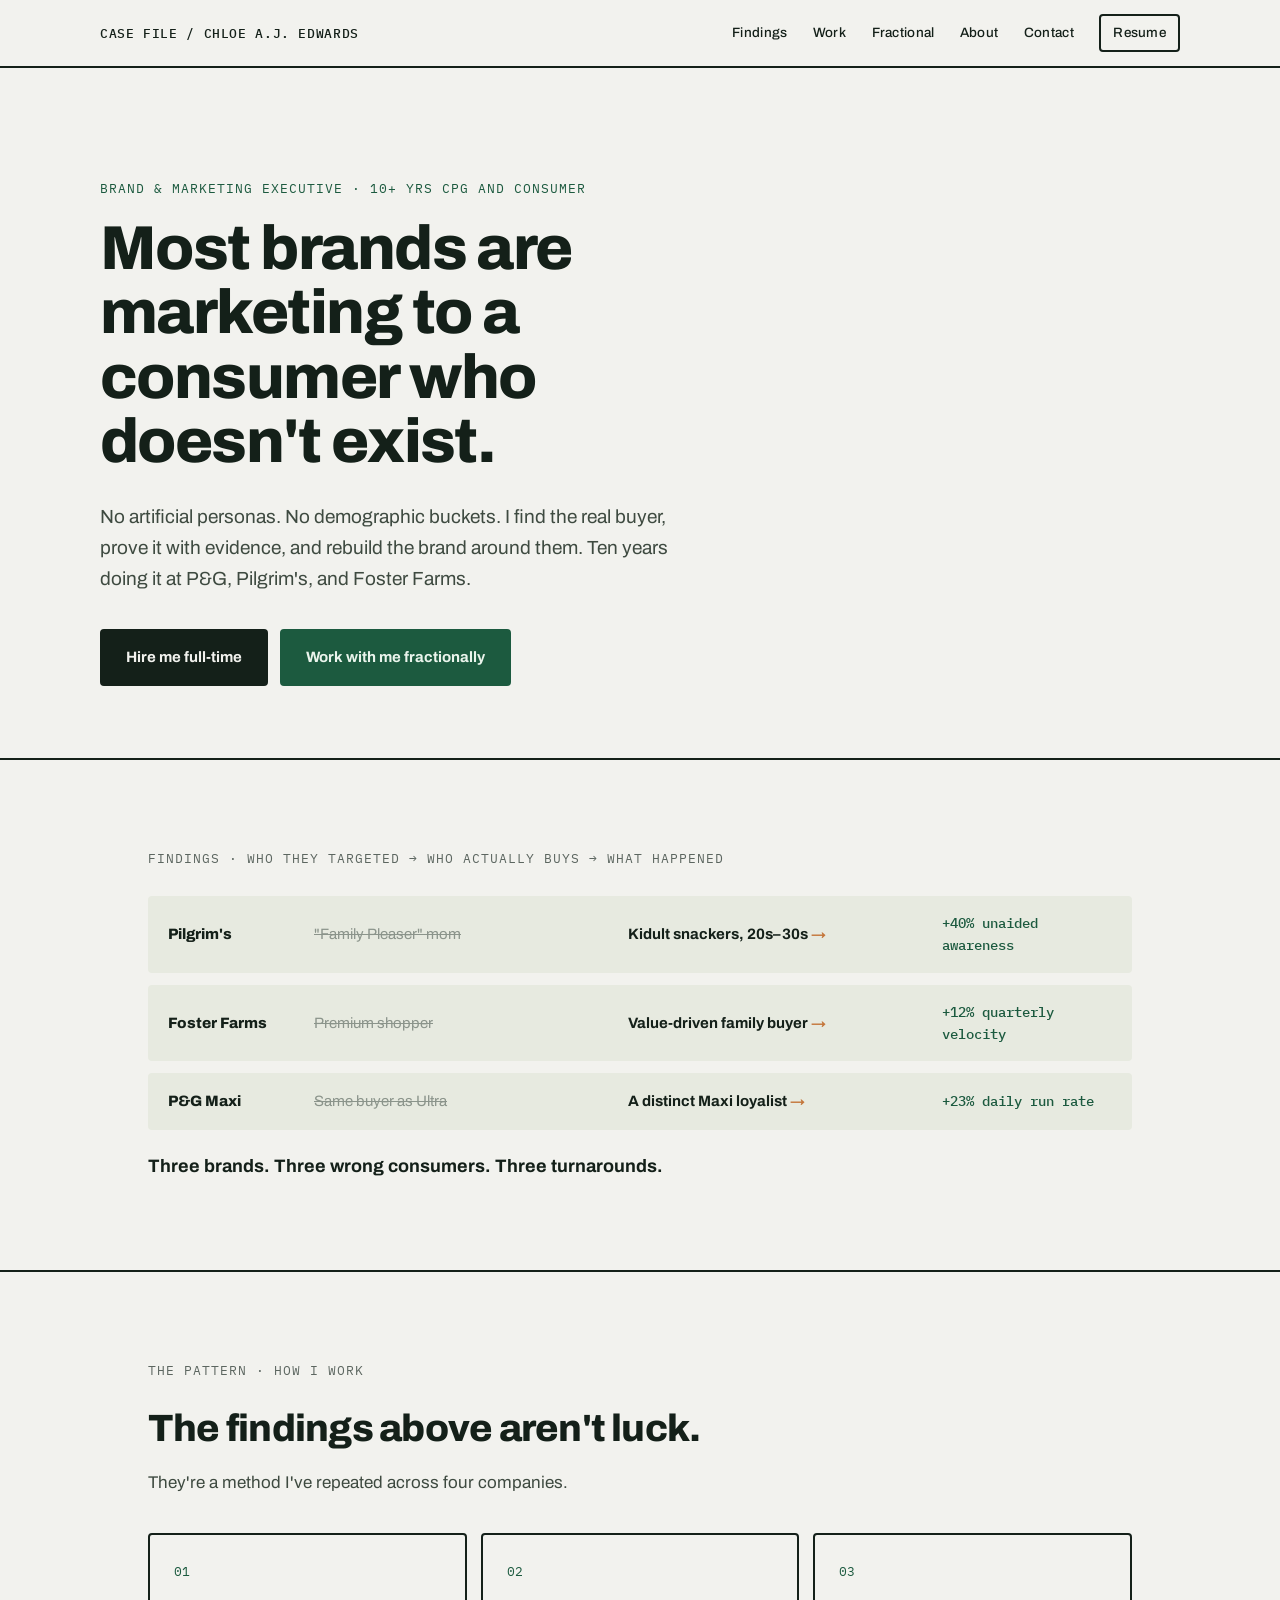
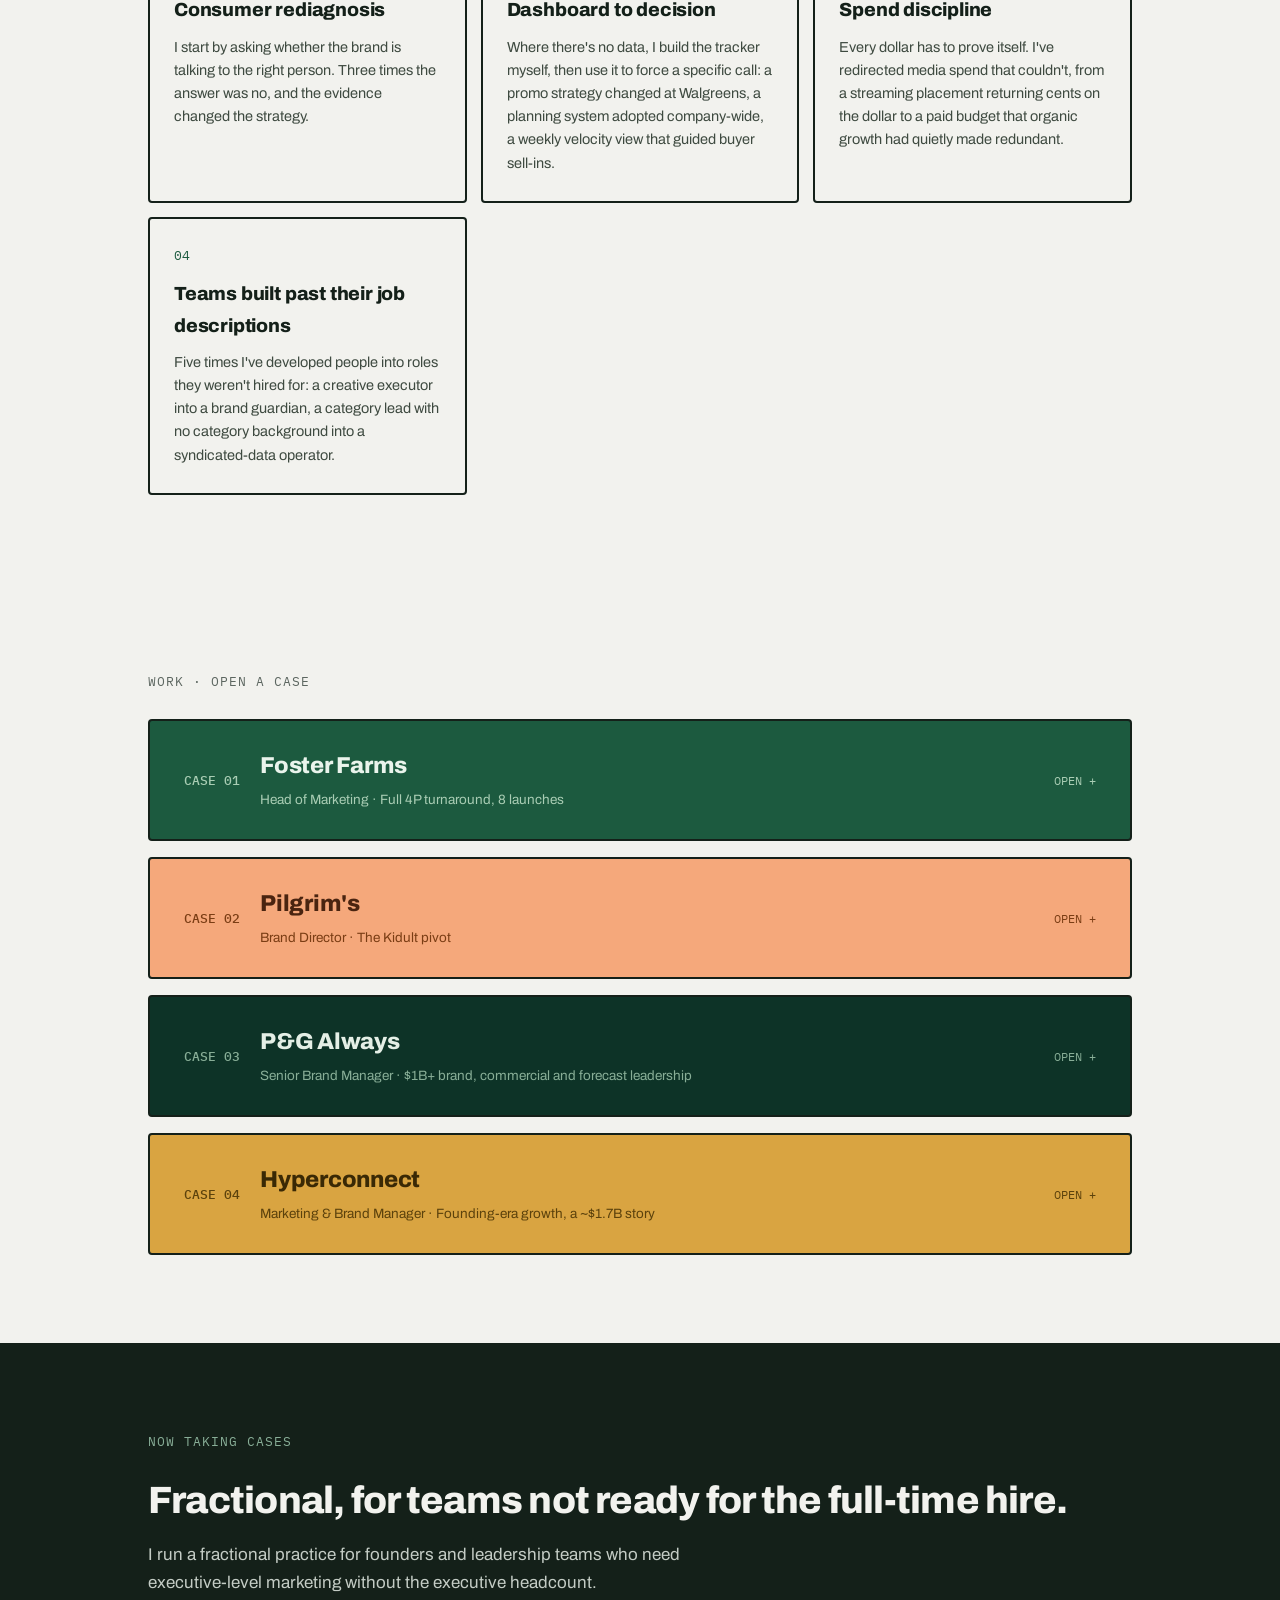
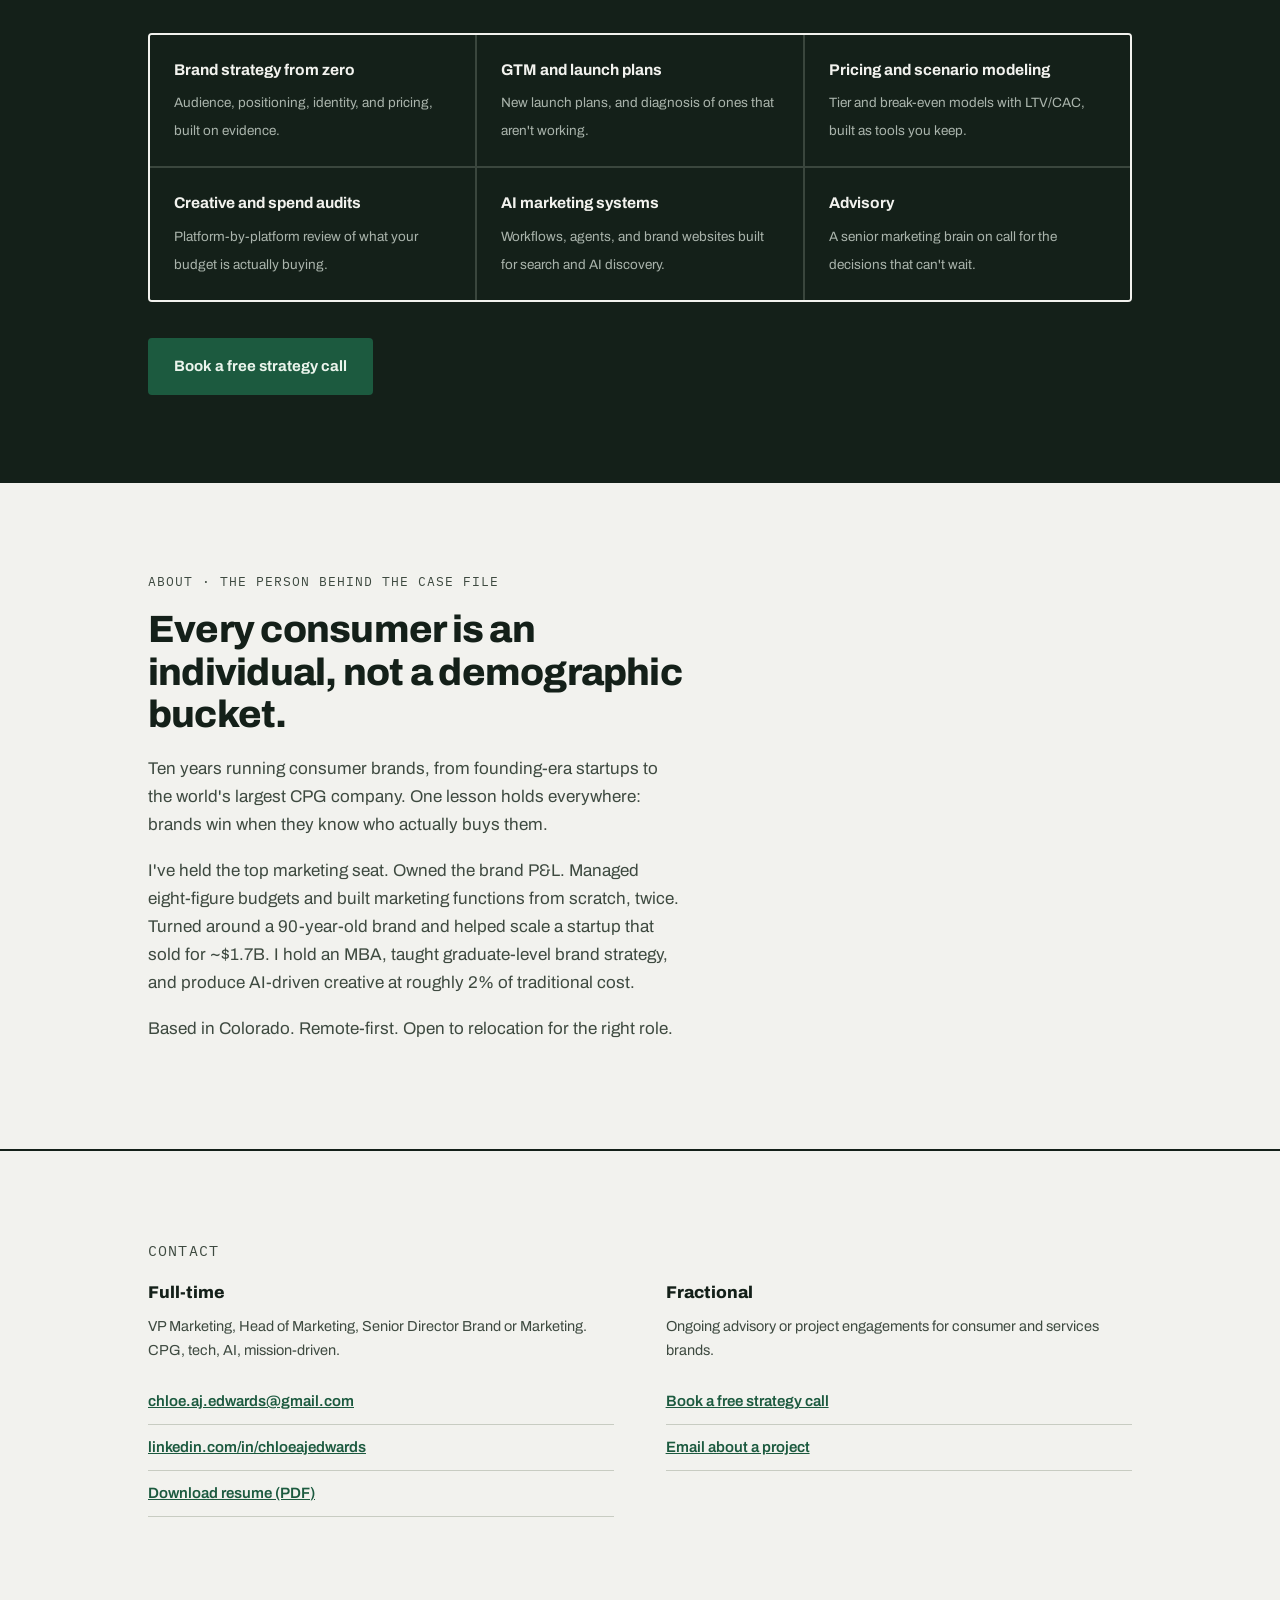
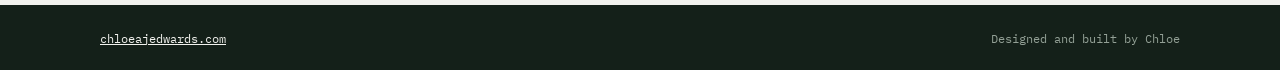
==== commit 6ab5e725: "Update index.html" ====
--- a/index.html
+++ b/index.html
@@ -151,7 +151,7 @@
 .about p{color:var(--body);margin-bottom:18px;max-width:58ch}
 .headshot-frame{border:2px solid var(--ink);border-radius:var(--r);padding:12px;background:#fff;transform:rotate(1.5deg);max-width:340px;justify-self:end}
 @media(max-width:760px){.headshot-frame{justify-self:start}}
-.headshot-frame img{width:100%;display:block;border-radius:2px}
+.headshot-frame img{width:100%;height:auto;display:block;border-radius:2px}
 .headshot-frame figcaption{font-family:var(--mono);font-size:11.5px;color:var(--mutd);padding-top:10px}
 
 .contact{border-top:2px solid var(--ink)}
@@ -349,15 +349,14 @@
       <p>Based in Colorado. Remote-first. Open to relocation for the right role.</p>
     </div>
     <figure class="headshot-frame reveal">
-      <img src="headshot.jpg" alt="Chloe Edwards, smiling, wearing a forest green blazer" width="640" height="640" loading="lazy" onerror="this.parentElement.style.display='none'">
-      <figcaption>EXHIBIT A · THE EXECUTIVE</figcaption>
+      <img src="headshot.jpg" alt="Chloe Edwards, smiling, wearing a navy blue blazer" width="640" height="640" loading="lazy" onerror="this.parentElement.style.display='none'">
     </figure>
   </div>
 </section>
 
 <section class="contact frame" id="contact">
   <div class="wrap">
-    <p class="sec-label">Contact · Open the next case</p>
+    <p class="sec-label">Contact</p>
     <div class="contact-grid">
       <div>
         <h3>Full-time</h3>
@@ -385,7 +384,7 @@
 <footer>
   <div class="wrap foot">
     <span><a href="#top">chloeajedwards.com</a></span>
-    <span>Designed and built by Chloe, with an AI she manages. Like everything else on this site.</span>
+    <span>Designed and built by Chloe</span>
   </div>
 </footer>
 
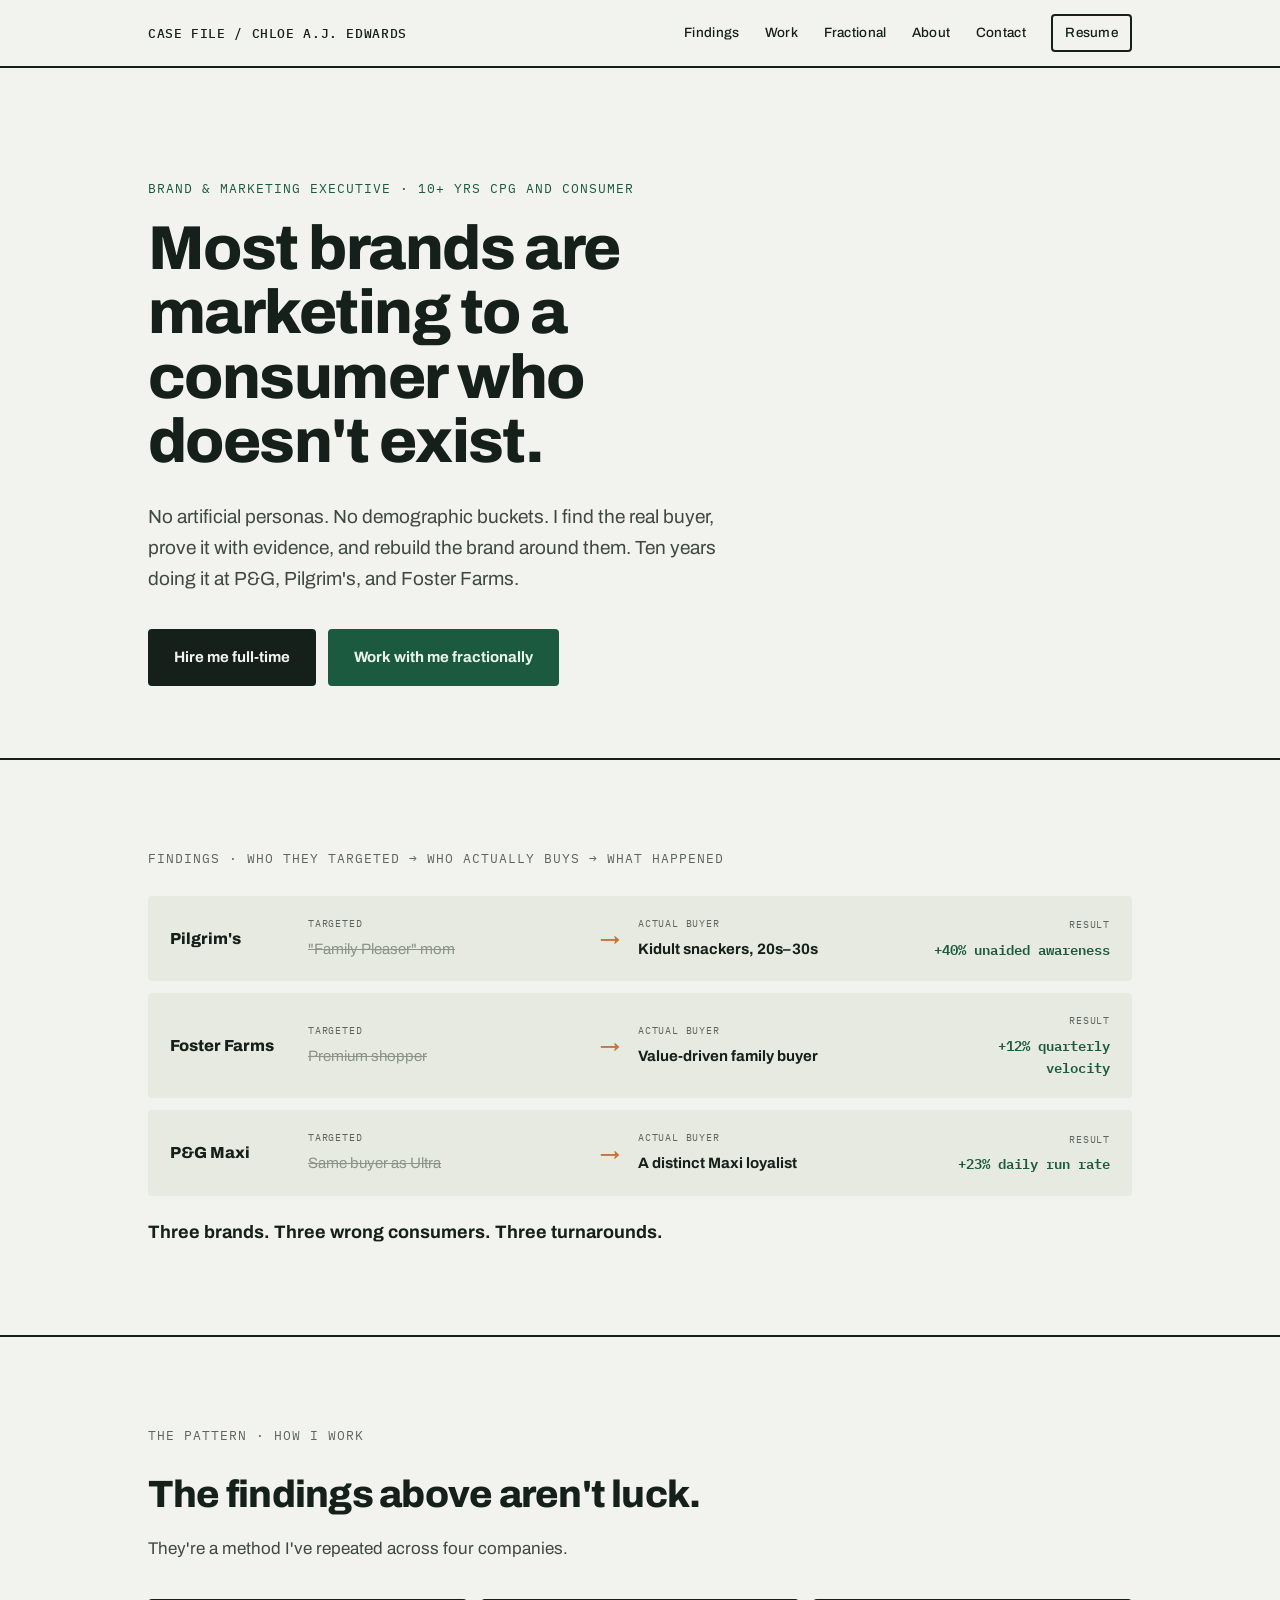
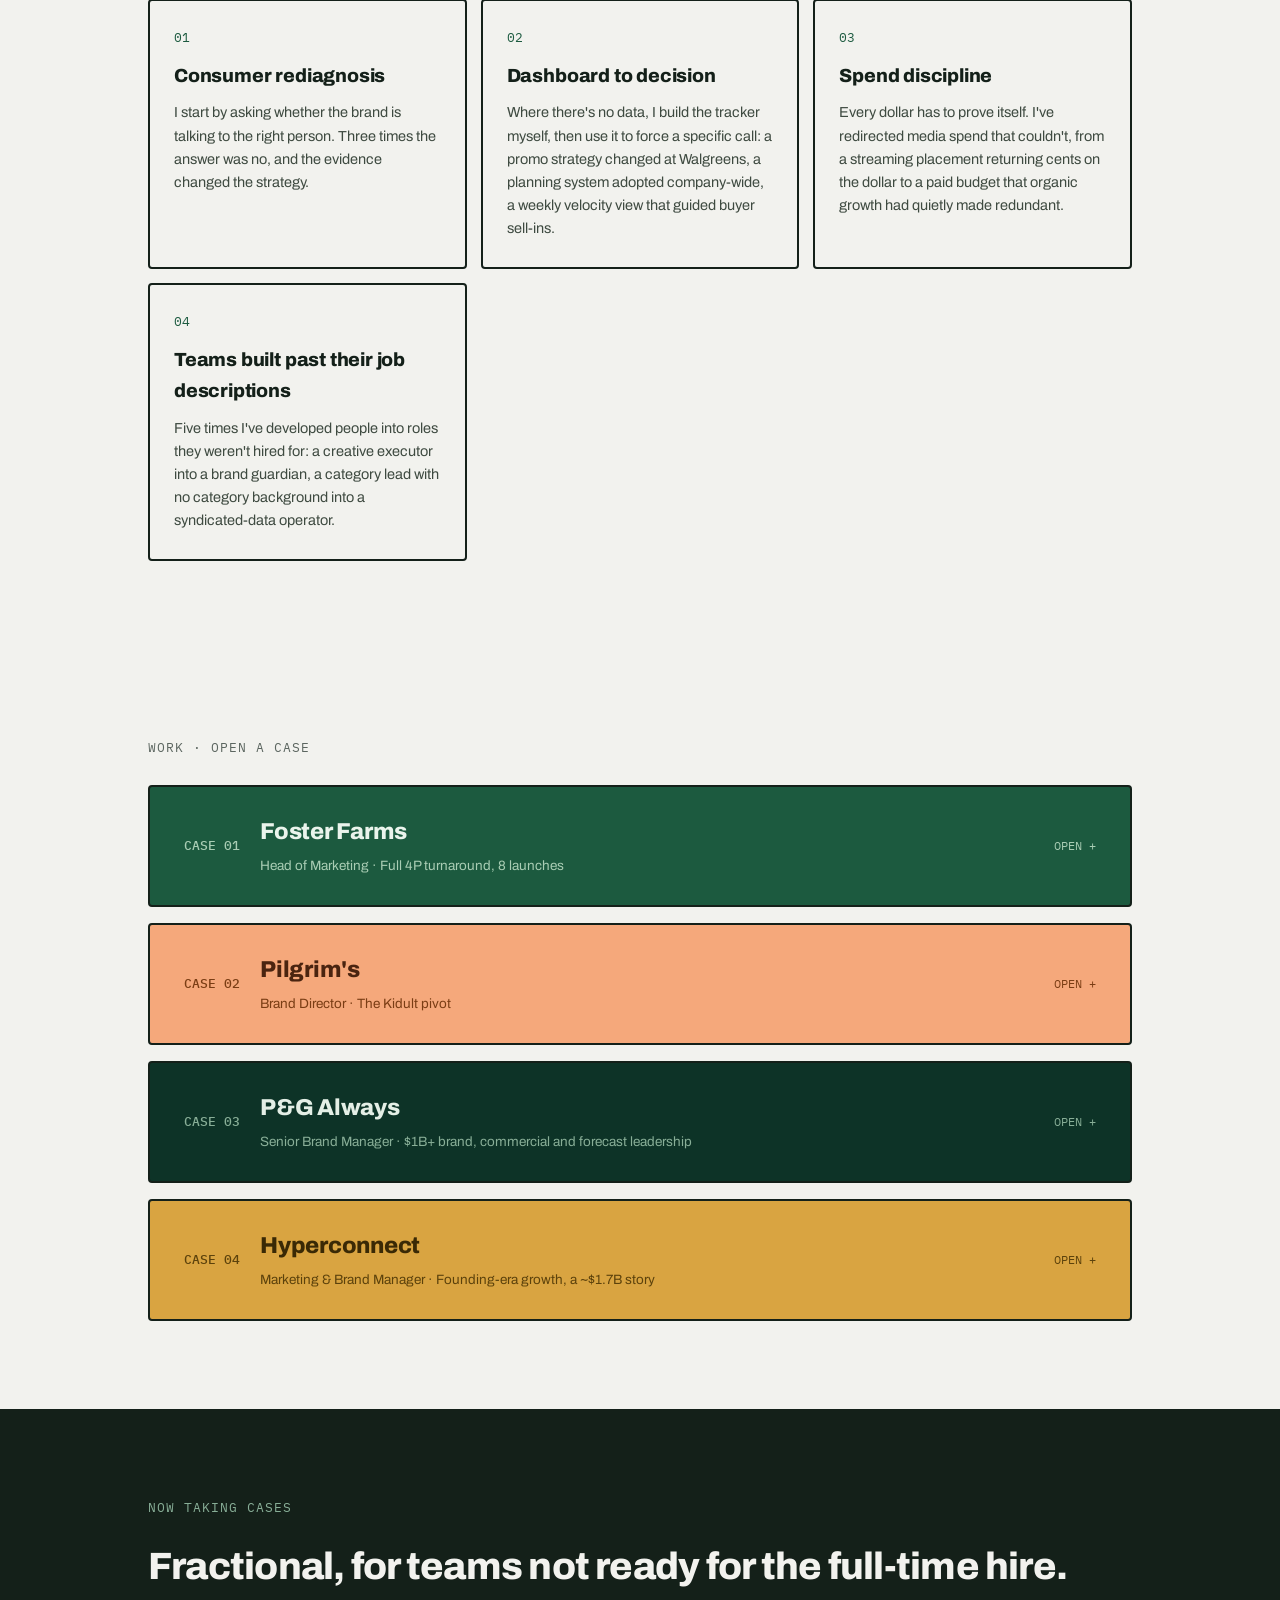
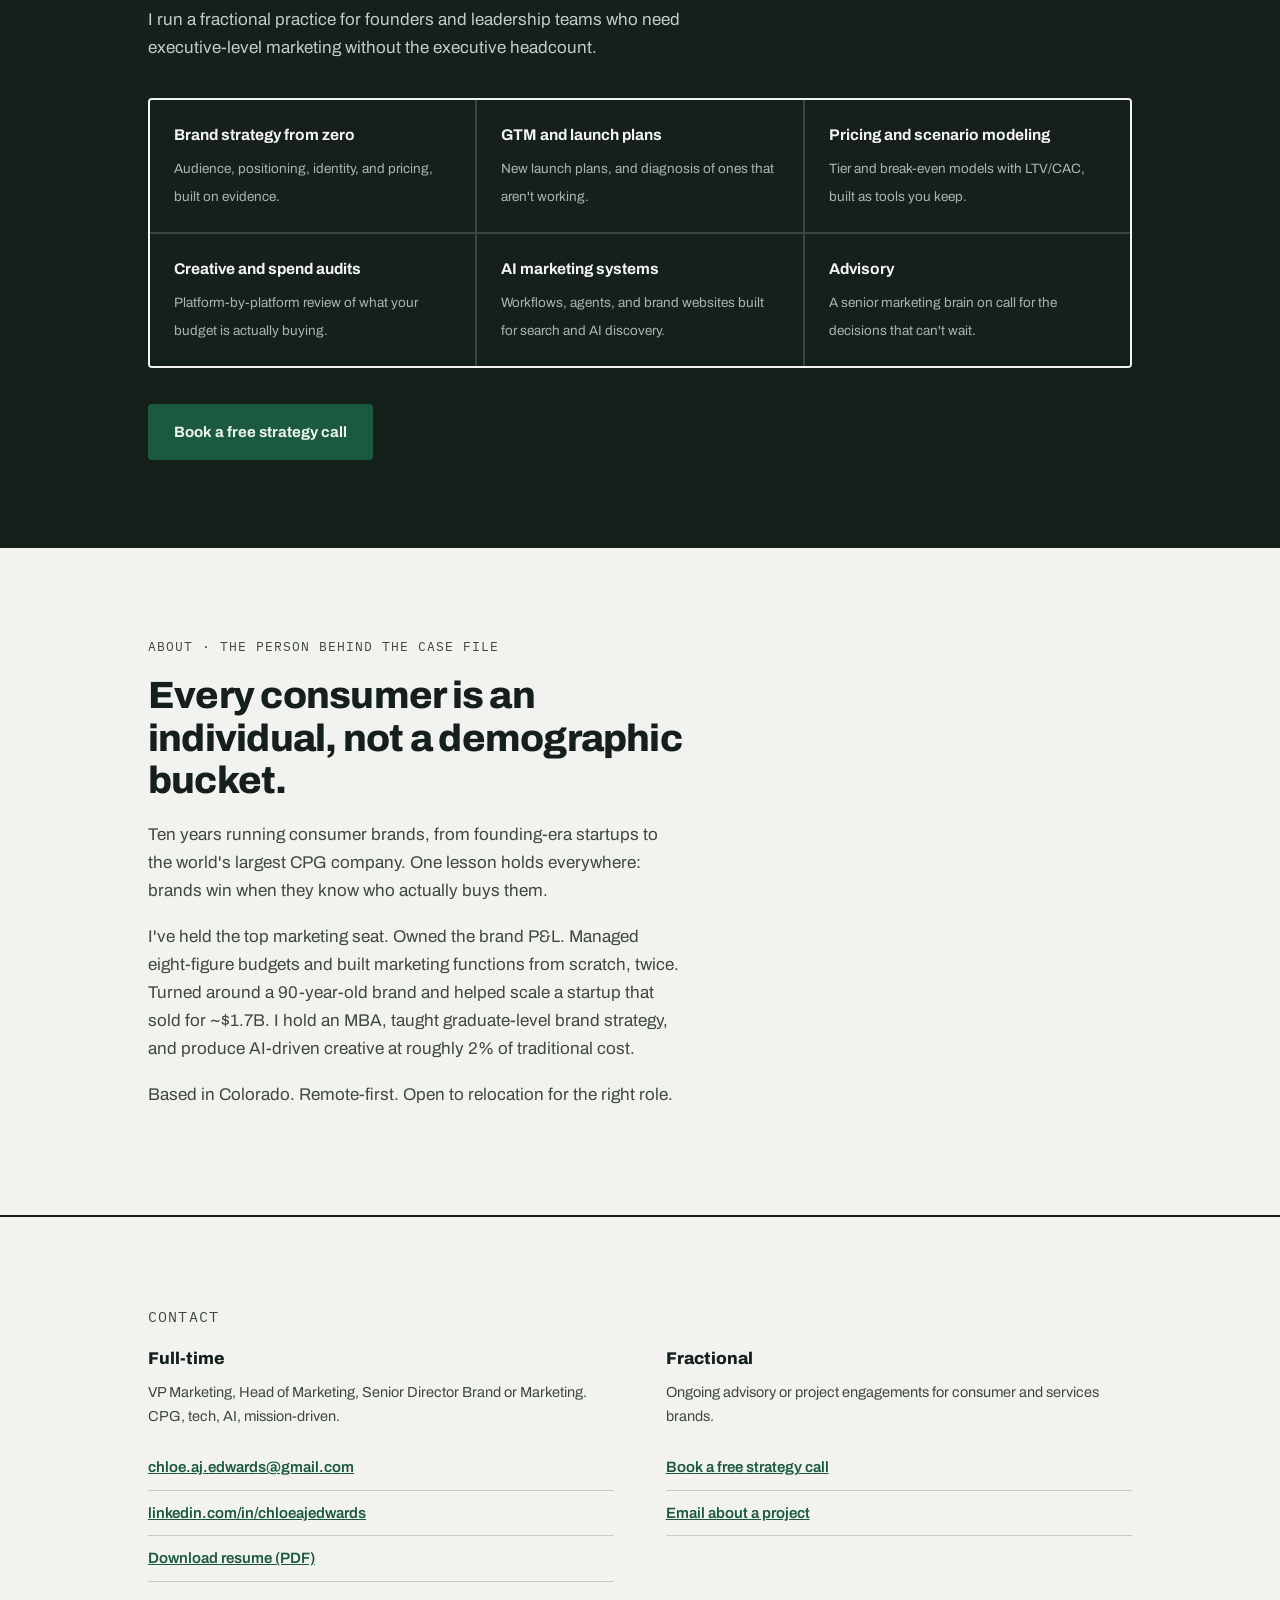
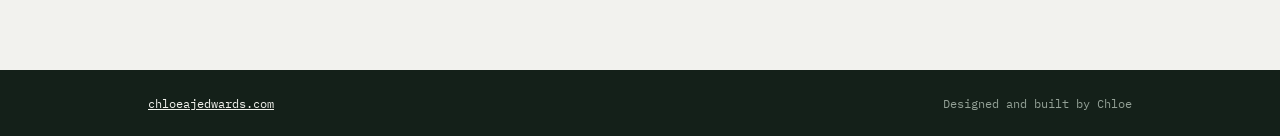
==== commit dc920f45: "Add files via upload" ====
--- a/index.html
+++ b/index.html
@@ -69,7 +69,7 @@
 .frame{border-top:2px solid var(--ink);border-bottom:2px solid var(--ink)}
 
 header.top{position:sticky;top:0;z-index:50;background:var(--paper);border-bottom:2px solid var(--ink)}
-.topbar{display:flex;justify-content:space-between;align-items:center;gap:16px;padding:14px 0}
+.topbar{display:flex;justify-content:space-between;align-items:center;gap:16px;padding-top:14px;padding-bottom:14px}
 .brand{font-family:var(--mono);font-size:12.5px;font-weight:500;color:var(--ink);text-decoration:none;letter-spacing:.05em}
 nav.main{display:flex;gap:clamp(10px,2vw,26px);align-items:center;flex-wrap:wrap}
 nav.main a{font-size:13.5px;font-weight:500;color:var(--ink);text-decoration:none;letter-spacing:.02em}
@@ -77,7 +77,7 @@
 nav.main a.resume-link{border:2px solid var(--ink);padding:6px 12px;border-radius:var(--r)}
 nav.main a.resume-link:hover{background:var(--ink);color:var(--paper);text-decoration:none}
 
-.hero{padding:clamp(56px,9vw,110px) 0 clamp(40px,6vw,72px);position:relative}
+.hero{padding-top:clamp(56px,9vw,110px);padding-bottom:clamp(40px,6vw,72px);position:relative}
 .kicker{font-family:var(--mono);font-size:12.5px;color:var(--forest);letter-spacing:.08em;margin-bottom:18px}
 h1{font-weight:800;font-size:clamp(34px,5.6vw,62px);line-height:1.04;letter-spacing:-.025em;max-width:15ch}
 .hero p.lede{margin:26px 0 34px;font-size:clamp(16px,1.6vw,19px);color:var(--body);max-width:52ch}
@@ -97,13 +97,27 @@
 .sec-intro{color:var(--body);max-width:56ch;margin-bottom:36px}
 
 .findings{border-top:2px solid var(--ink)}
-.finding-row{display:grid;grid-template-columns:130px 1fr 1fr 170px;gap:16px;align-items:center;background:var(--row);border-radius:var(--r);padding:16px 20px;margin-bottom:12px;font-size:15px}
-.finding-row .brand-name{font-weight:800}
+.finding-row{display:grid;grid-template-columns:120px 1fr auto 1fr 180px;grid-template-areas:"brand wrong arrow right result";gap:6px 18px;align-items:center;background:var(--row);border-radius:var(--r);padding:20px 22px;margin-bottom:12px;font-size:15px}
+.finding-row .fr-brand{grid-area:brand;font-weight:800;font-size:16px}
+.finding-row .fr-wrong{grid-area:wrong}
+.finding-row .fr-right{grid-area:right}
+.finding-row .fr-result{grid-area:result;text-align:right}
+.finding-row .fr-step{display:flex;flex-direction:column;gap:4px;min-width:0}
+.finding-row .fr-label{font-family:var(--mono);font-size:10px;letter-spacing:.08em;text-transform:uppercase;color:var(--mutd)}
 .finding-row .wrong{color:#8B948B;text-decoration:line-through}
 .finding-row .right{font-weight:700}
-.finding-row .arrow{color:#C4763B;font-weight:700}
-.finding-row .result{font-family:var(--mono);font-size:13.5px;color:var(--forest);font-weight:500}
-@media(max-width:820px){.finding-row{grid-template-columns:1fr 1fr;row-gap:8px}.finding-row .result{grid-column:2;text-align:right}.finding-row .brand-name{grid-column:1}}
+.finding-row .arrow{grid-area:arrow;color:#C4763B;font-weight:700;font-size:20px;justify-self:center}
+.finding-row .fr-result .result{font-family:var(--mono);font-size:13.5px;color:var(--forest);font-weight:600}
+@media(max-width:900px){
+  .finding-row{grid-template-columns:1fr auto 1fr;grid-template-areas:"brand brand brand" "wrong arrow right" "result result result";row-gap:14px}
+  .finding-row .fr-result{grid-area:result;text-align:left;display:flex;justify-content:space-between;align-items:baseline;border-top:1px solid var(--rule);padding-top:12px;margin-top:2px}
+  .finding-row .arrow{transform:rotate(90deg)}
+}
+@media(max-width:540px){
+  .finding-row{grid-template-columns:1fr;grid-template-areas:"brand" "wrong" "arrow" "right" "result";row-gap:10px;padding:18px}
+  .finding-row .arrow{justify-self:start;margin-left:2px}
+  .finding-row .fr-result{flex-direction:column;align-items:flex-start;gap:4px}
+}
 .findings-close{margin-top:22px;font-weight:700;font-size:18px}
 
 .pattern-grid{display:grid;grid-template-columns:repeat(auto-fit,minmax(260px,1fr));gap:14px}
@@ -164,7 +178,7 @@
 .contact li a{font-weight:600}
 
 footer{background:var(--ink);color:var(--paper)}
-.foot{display:flex;justify-content:space-between;gap:16px;flex-wrap:wrap;padding:22px 0;font-family:var(--mono);font-size:12px}
+.foot{display:flex;justify-content:space-between;gap:16px;flex-wrap:wrap;padding-top:22px;padding-bottom:22px;font-family:var(--mono);font-size:12px}
 .foot span{color:#93A096}
 .foot a{color:var(--paper)}
 
@@ -206,22 +220,25 @@
   <div class="wrap">
     <p class="sec-label">Findings · Who they targeted → who actually buys → what happened</p>
     <div class="finding-row reveal">
-      <span class="brand-name">Pilgrim's</span>
-      <span class="wrong">"Family Pleaser" mom</span>
-      <span class="right">Kidult snackers, 20s–30s <span class="arrow">→</span></span>
-      <span class="result">+40% unaided awareness</span>
+      <span class="fr-brand">Pilgrim's</span>
+      <span class="fr-step fr-wrong"><span class="fr-label">Targeted</span><span class="wrong">"Family Pleaser" mom</span></span>
+      <span class="arrow" aria-hidden="true">→</span>
+      <span class="fr-step fr-right"><span class="fr-label">Actual buyer</span><span class="right">Kidult snackers, 20s–30s</span></span>
+      <span class="fr-step fr-result"><span class="fr-label">Result</span><span class="result">+40% unaided awareness</span></span>
     </div>
     <div class="finding-row reveal">
-      <span class="brand-name">Foster Farms</span>
-      <span class="wrong">Premium shopper</span>
-      <span class="right">Value-driven family buyer <span class="arrow">→</span></span>
-      <span class="result">+12% quarterly velocity</span>
+      <span class="fr-brand">Foster Farms</span>
+      <span class="fr-step fr-wrong"><span class="fr-label">Targeted</span><span class="wrong">Premium shopper</span></span>
+      <span class="arrow" aria-hidden="true">→</span>
+      <span class="fr-step fr-right"><span class="fr-label">Actual buyer</span><span class="right">Value-driven family buyer</span></span>
+      <span class="fr-step fr-result"><span class="fr-label">Result</span><span class="result">+12% quarterly velocity</span></span>
     </div>
     <div class="finding-row reveal">
-      <span class="brand-name">P&amp;G Maxi</span>
-      <span class="wrong">Same buyer as Ultra</span>
-      <span class="right">A distinct Maxi loyalist <span class="arrow">→</span></span>
-      <span class="result">+23% daily run rate</span>
+      <span class="fr-brand">P&amp;G Maxi</span>
+      <span class="fr-step fr-wrong"><span class="fr-label">Targeted</span><span class="wrong">Same buyer as Ultra</span></span>
+      <span class="arrow" aria-hidden="true">→</span>
+      <span class="fr-step fr-right"><span class="fr-label">Actual buyer</span><span class="right">A distinct Maxi loyalist</span></span>
+      <span class="fr-step fr-result"><span class="fr-label">Result</span><span class="result">+23% daily run rate</span></span>
     </div>
     <p class="findings-close reveal">Three brands. Three wrong consumers. Three turnarounds.</p>
   </div>
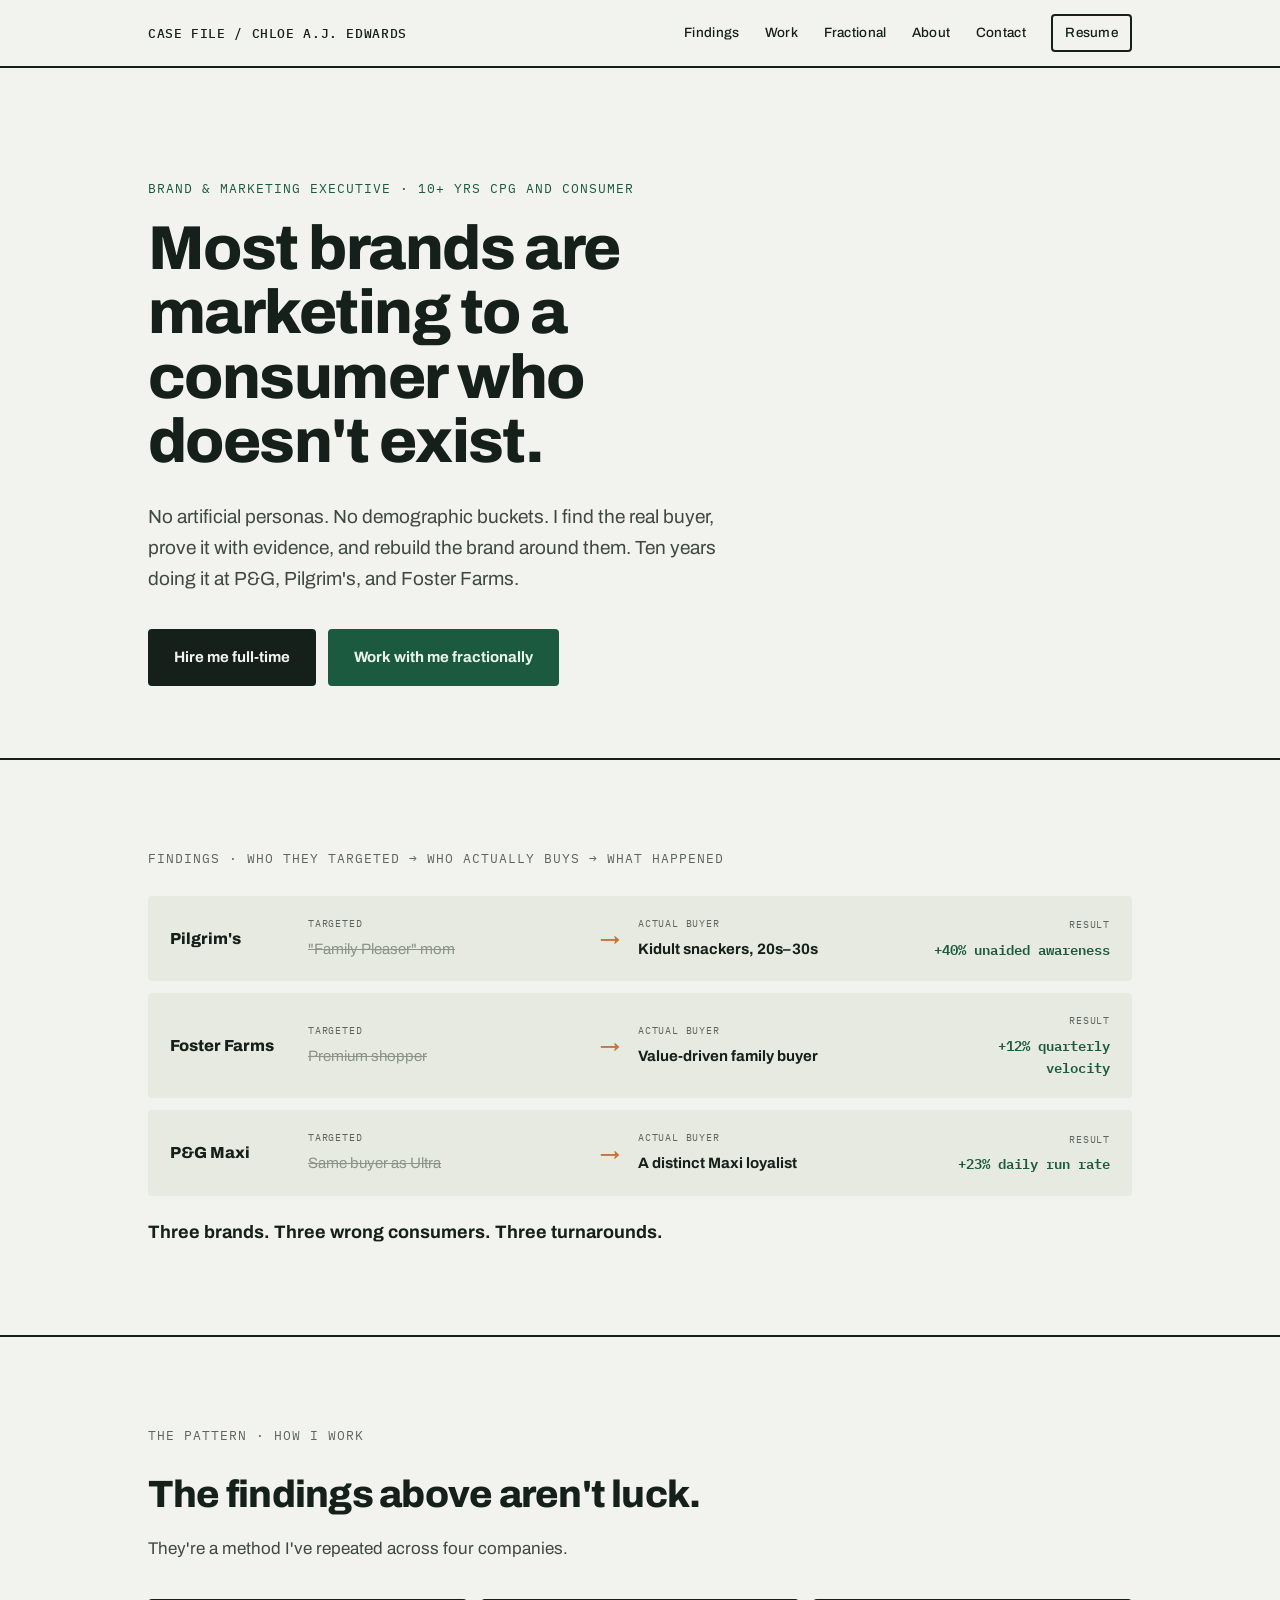
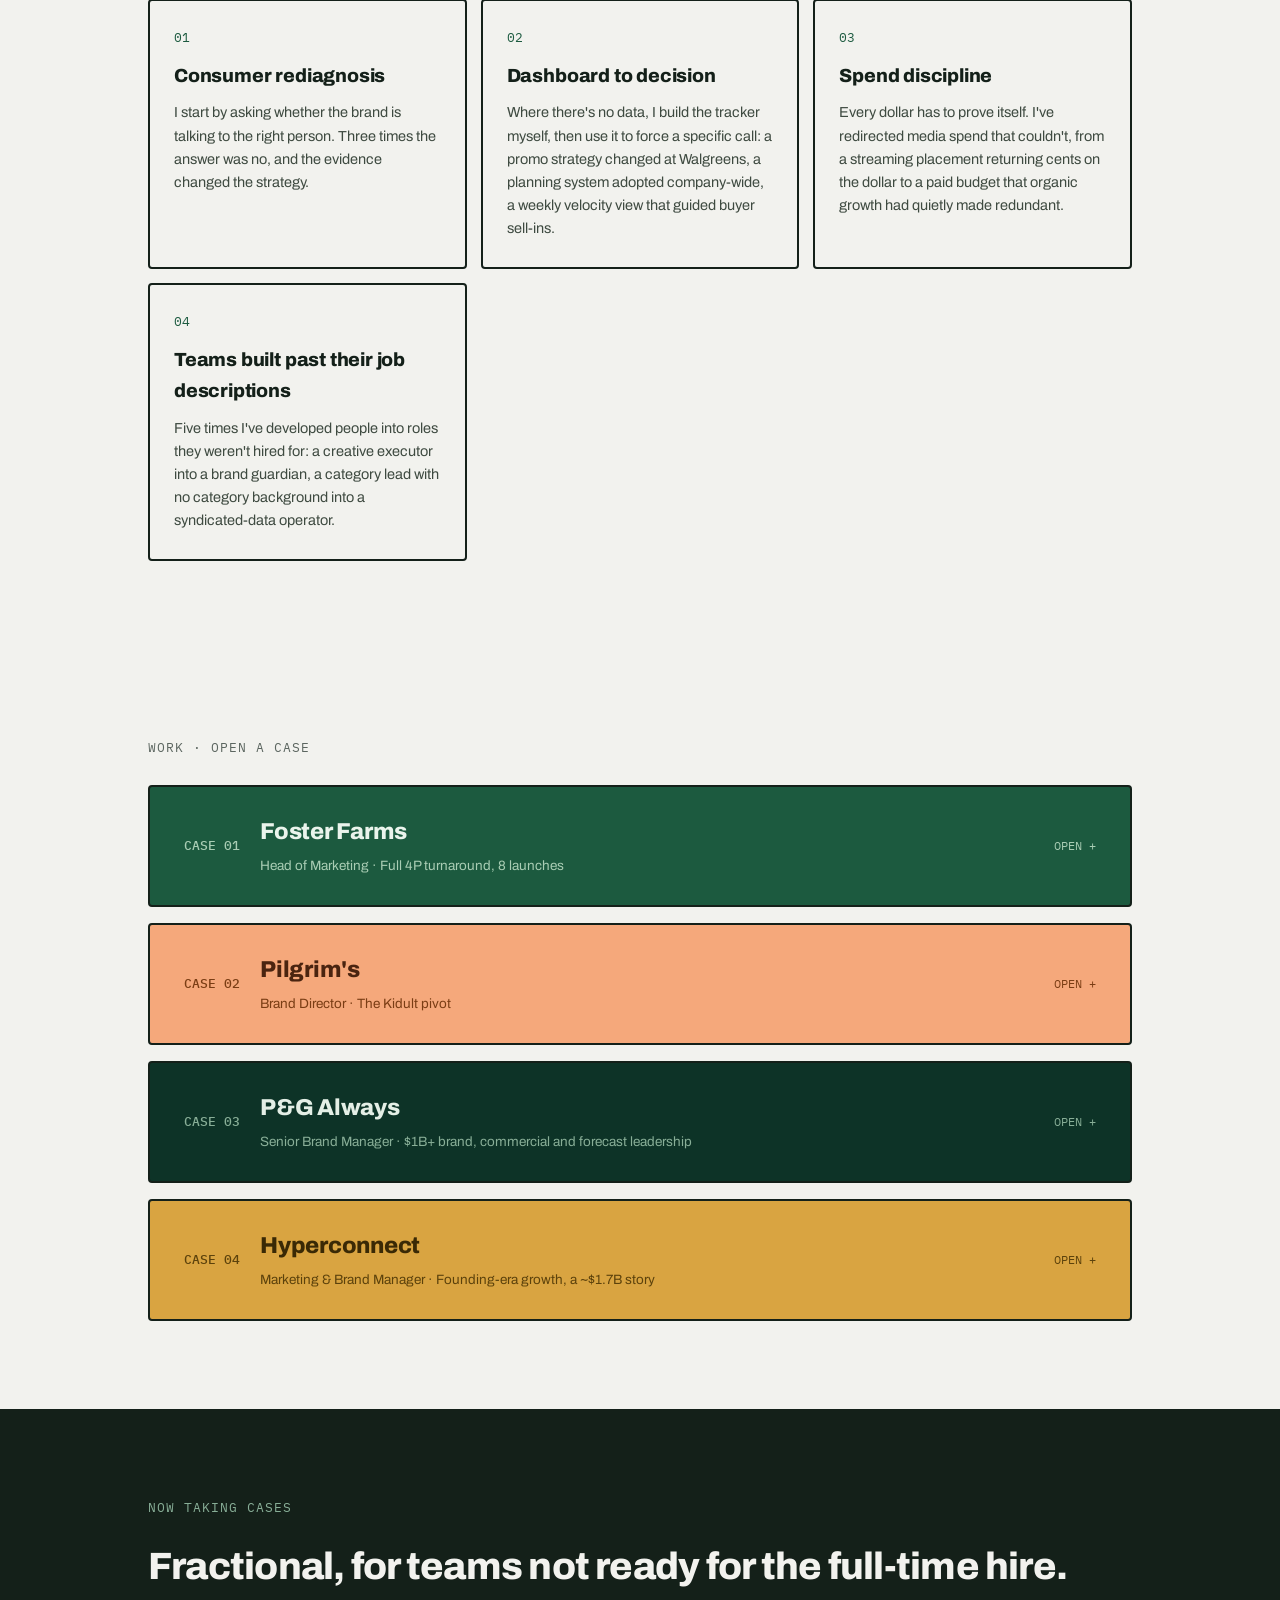
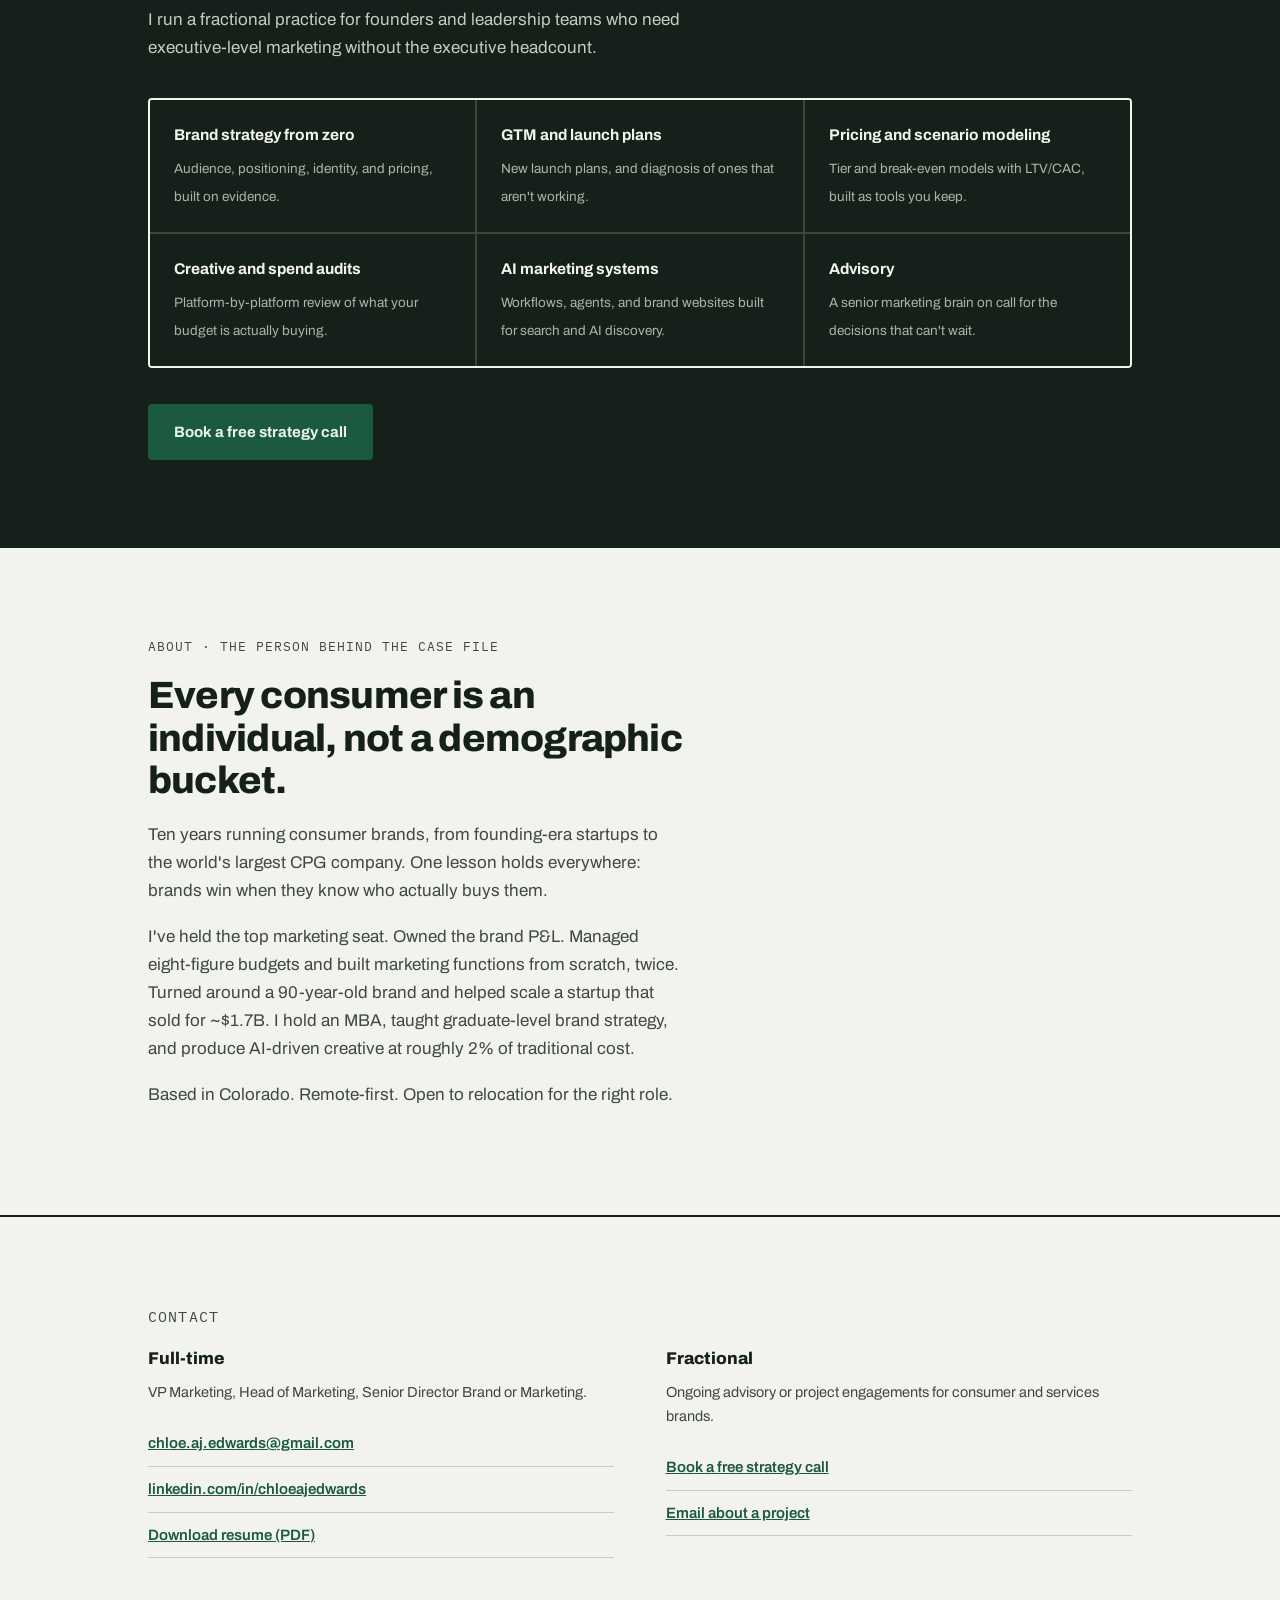
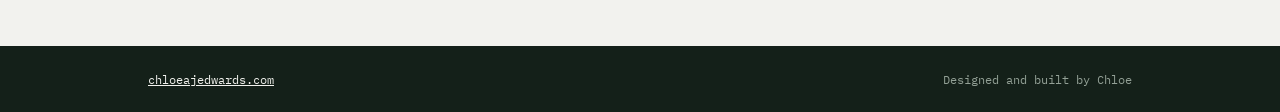
==== commit 4b31dacc: "Update index.html" ====
--- a/index.html
+++ b/index.html
@@ -377,7 +377,7 @@
     <div class="contact-grid">
       <div>
         <h3>Full-time</h3>
-        <p>VP Marketing, Head of Marketing, Senior Director Brand or Marketing. CPG, tech, AI, mission-driven.</p>
+        <p>VP Marketing, Head of Marketing, Senior Director Brand or Marketing.</p>
         <ul>
           <li><a href="mailto:chloe.aj.edwards@gmail.com">chloe.aj.edwards@gmail.com</a></li>
           <li><a href="https://linkedin.com/in/chloeajedwards">linkedin.com/in/chloeajedwards</a></li>
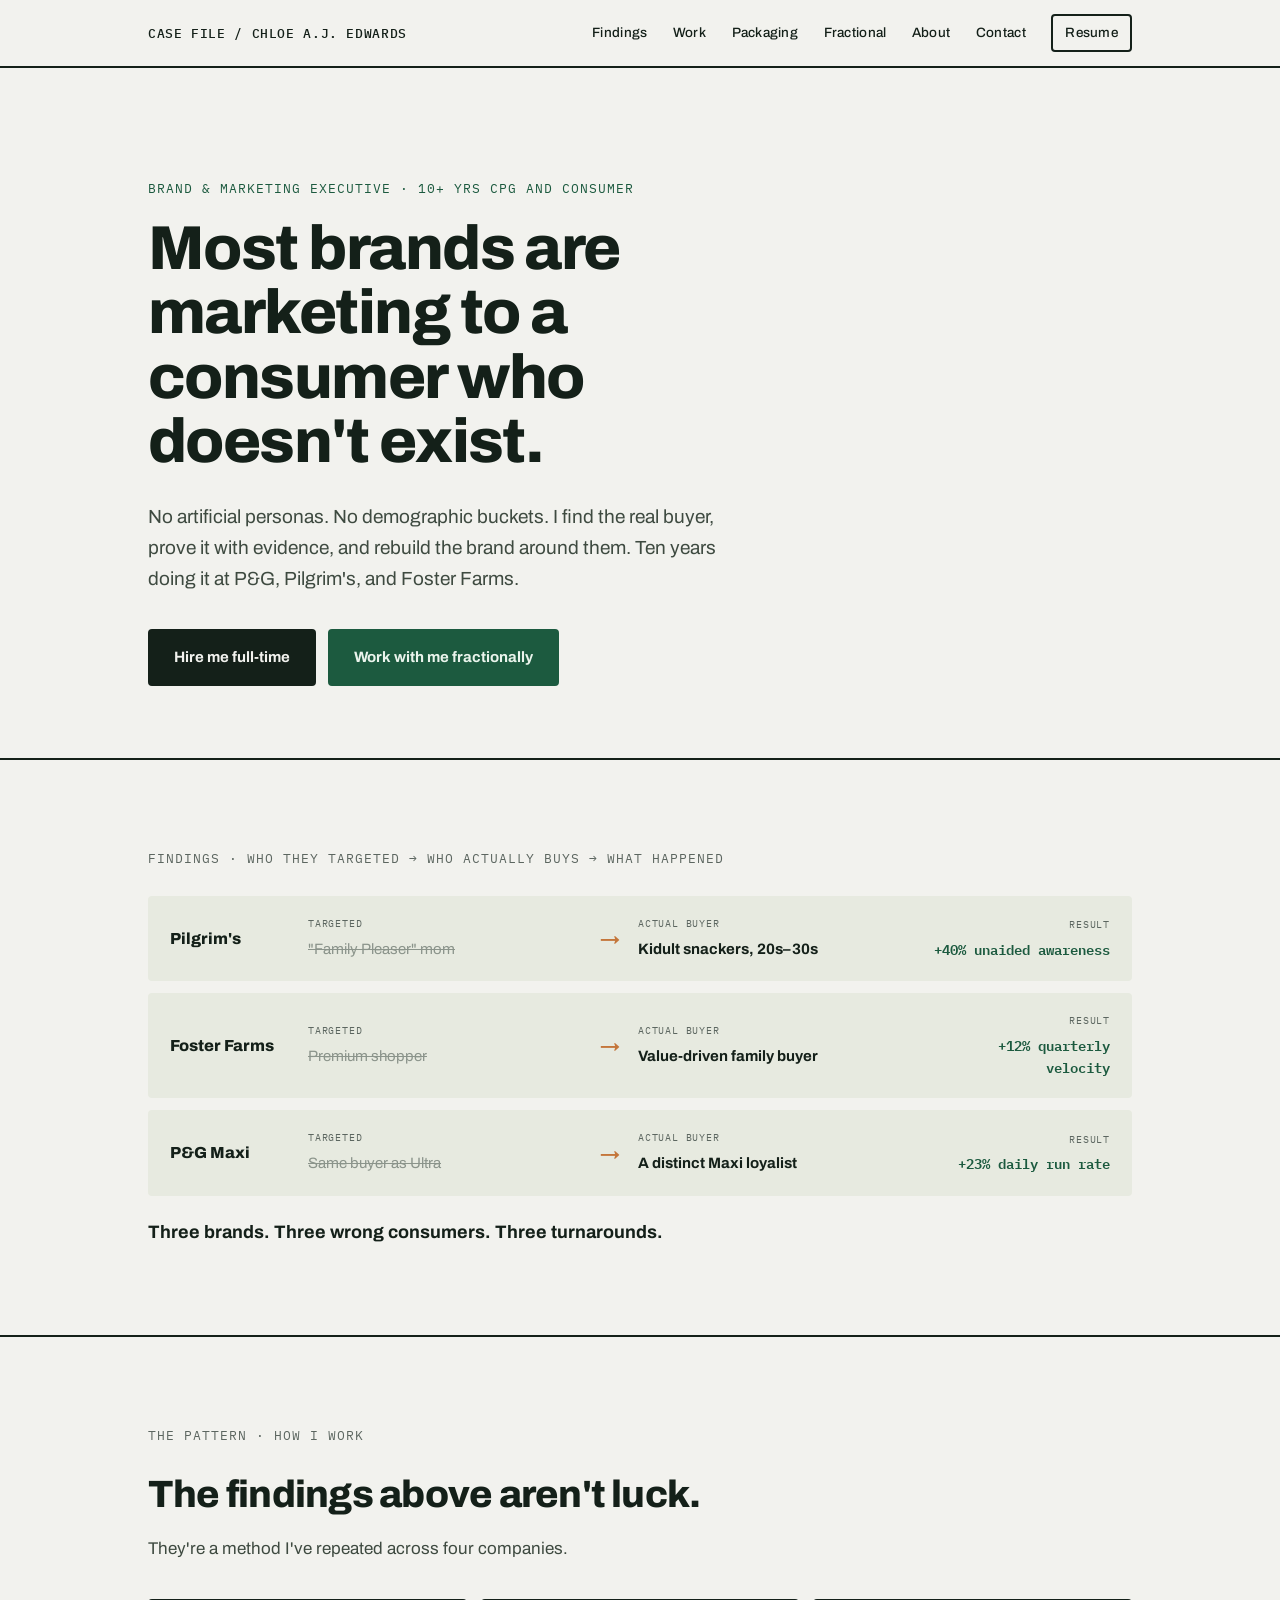
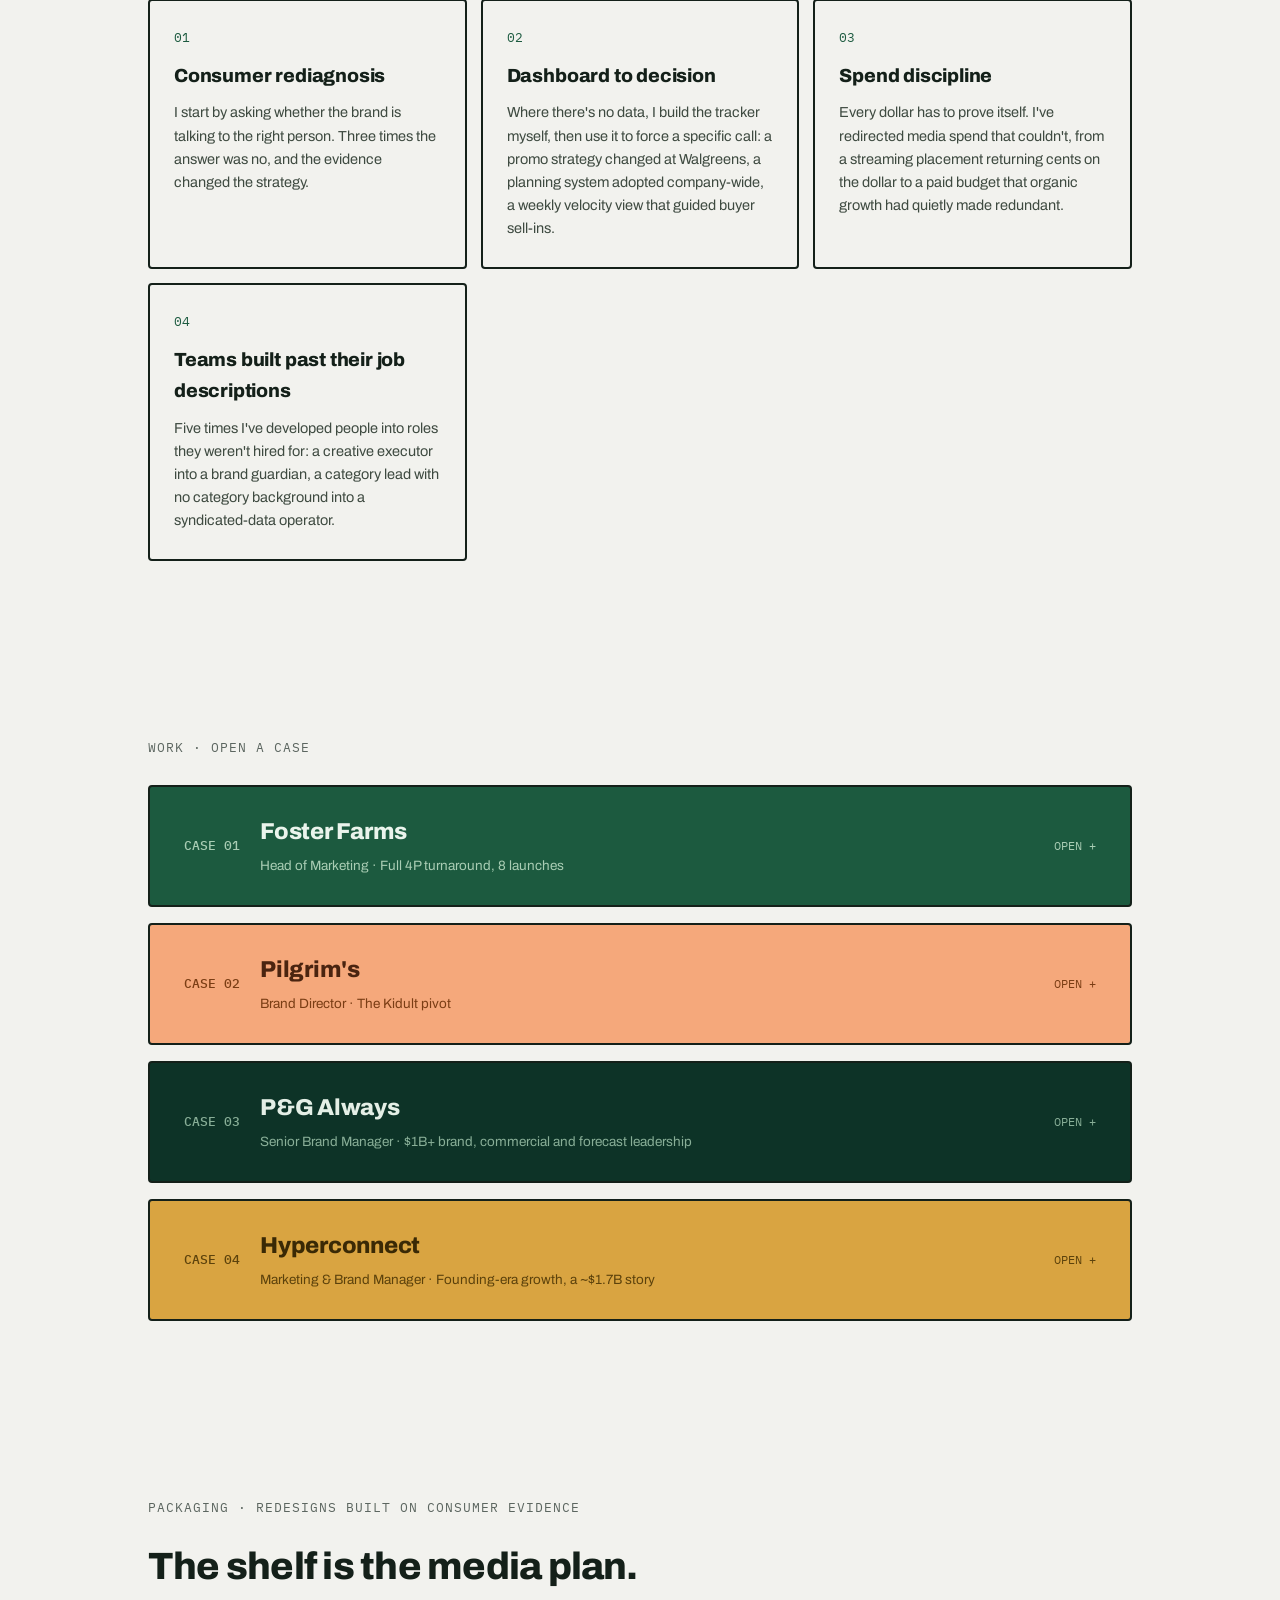
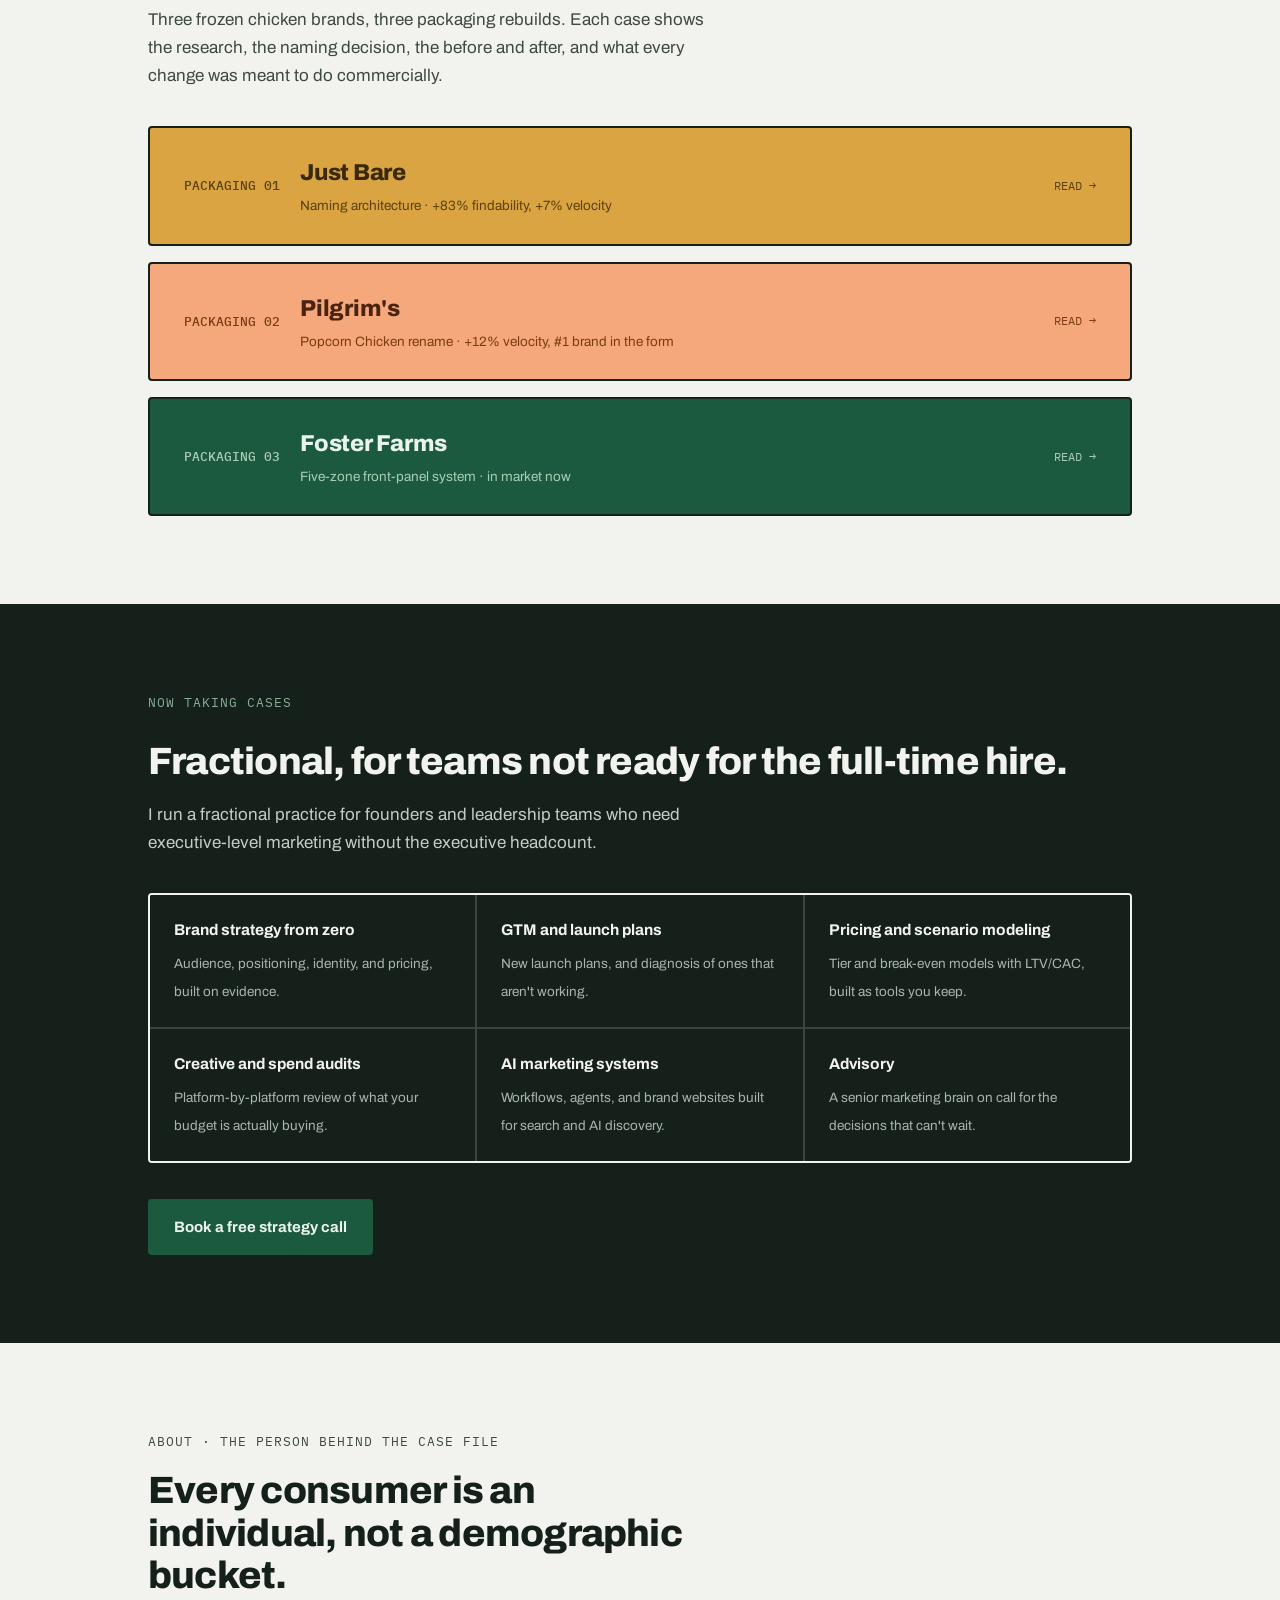
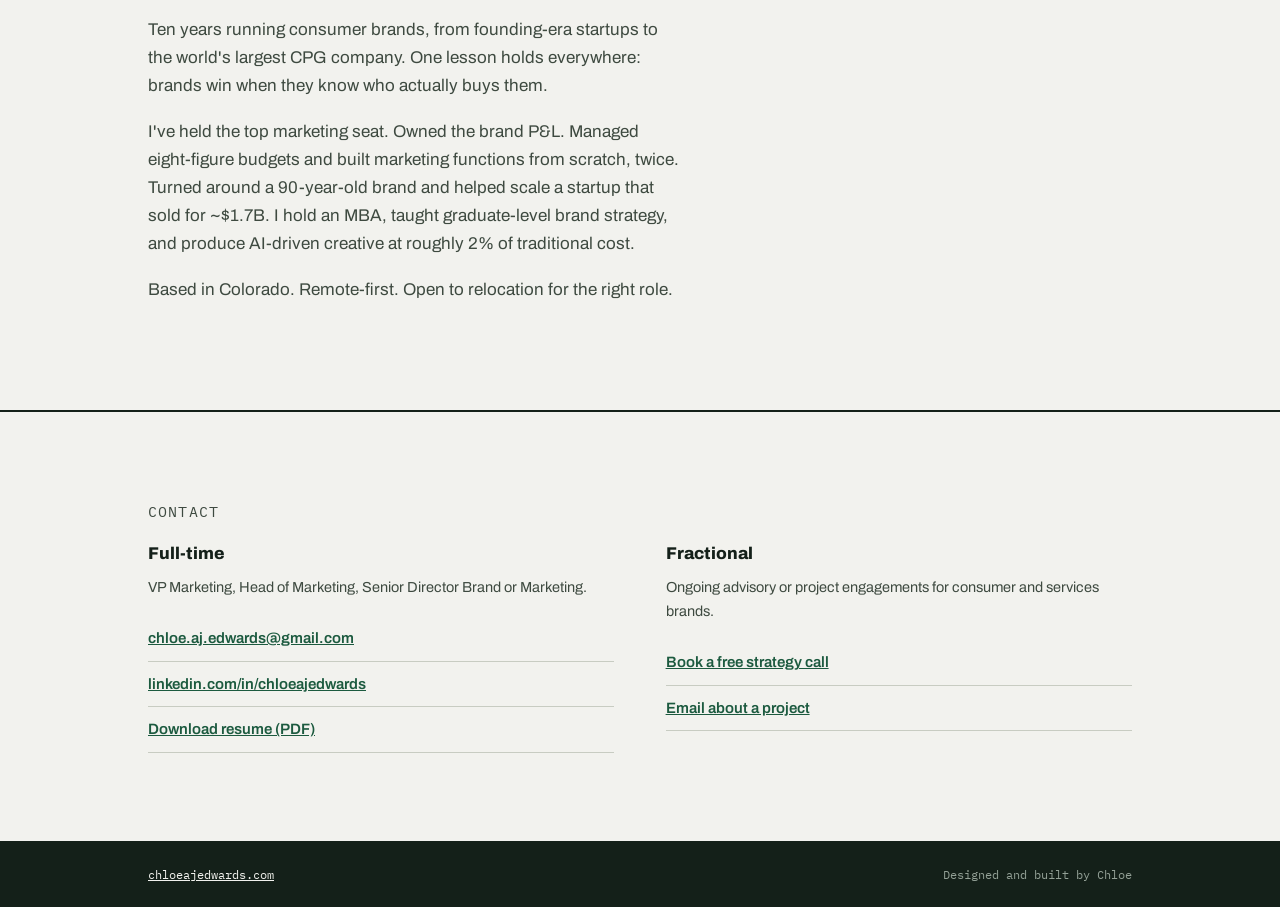
==== commit 396563e5: "Add Packaging section to homepage" ====
--- a/index.html
+++ b/index.html
@@ -151,6 +151,12 @@
 .case.ochre .cnum,.case.ochre .copen,.case.ochre .csub,.case.ochre .body h4{color:var(--ochre-mid)}
 .case.ochre .ctitle,.case.ochre .body p{color:var(--ochre-ink)}
 
+a.caselink{display:grid;grid-template-columns:auto 1fr auto;gap:20px;align-items:center;padding:26px clamp(20px,3vw,34px);text-decoration:none;transition:transform var(--dur) var(--ease)}
+a.caselink:hover{transform:translateY(-3px)}
+a.caselink .ctitle,a.caselink .csub{display:block}
+.case .body a{color:inherit;text-decoration:underline;text-underline-offset:3px;font-weight:600}
+@media(max-width:640px){a.caselink{grid-template-columns:1fr;gap:10px}}
+
 .fractional{background:var(--ink);color:var(--paper);border-radius:0}
 .fractional .sec-label{color:var(--pine-tint)}
 .fractional h2{color:var(--paper)}
@@ -196,6 +202,7 @@
     <nav class="main" aria-label="Main">
       <a href="#findings">Findings</a>
       <a href="#work">Work</a>
+      <a href="#packaging">Packaging</a>
       <a href="#fractional">Fractional</a>
       <a href="#about">About</a>
       <a href="#contact">Contact</a>
@@ -290,6 +297,7 @@
           <div><h4>The finding</h4><p>A full 4P diagnostic showed the brand was positioned and priced premium while its actual buyer was value-driven. Nearly every downstream problem traced back to that mismatch.</p></div>
           <div><h4>The rebuild</h4><p>Presented a pricing restructure to the executive team. Restructured promos around the real buyer. Redirected investment to the digital shelf and the West Coast. Built the company's first innovation process and launched 8 new SKUs, taking one from brief to shelf 3–4x faster than category standard. Pioneered AI video that revived a legacy campaign at roughly 2% of traditional production cost.</p></div>
           <div><h4>What happened</h4><p>+12% quarterly velocity in distributed accounts. +8% realized margin from the promo restructure. New shelf placements gained at two national retailers, and shelf held everywhere else. Retail media rebuilt on verified incrementality, with a third-party-measured +32% lift.</p></div>
+          <div><h4>Go deeper</h4><p><a href="packaging/foster-farms.html">The packaging rebuild, decision by decision &rarr;</a></p></div>
         </div>
       </details>
 
@@ -304,6 +312,7 @@
           <div><h4>The finding</h4><p>The real buyer was a younger, multicultural, mostly male consumer who wanted bolder flavor and louder design. Nostalgia plus convenience: the Kidult.</p></div>
           <div><h4>The rebuild</h4><p>Rewrote the target, the problem, the reason to believe, and the channel plan. Moved influencer spend from macro names to a nano-and-micro model. Took the brand to the X Games with a Tony Hawk limited-edition co-brand. Reversed a renaming decision by proving Popcorn Chicken buyers were a distinct segment.</p></div>
           <div><h4>What happened</h4><p>+18% quarterly velocity after the pivot. +40% unaided awareness, the largest gain our research agency had ever recorded. Share grew double digits and distribution more than doubled. 6M+ impressions from the Tony Hawk partnership.</p></div>
+          <div><h4>Go deeper</h4><p><a href="packaging/pilgrims.html">The Popcorn Chicken rename, decision by decision &rarr;</a></p></div>
         </div>
       </details>
 
@@ -339,6 +348,35 @@
   </div>
 </section>
 
+<section id="packaging">
+  <div class="wrap">
+    <p class="sec-label">Packaging &middot; Redesigns built on consumer evidence</p>
+    <h2>The shelf is the media plan.</h2>
+    <p class="sec-intro">Three frozen chicken brands, three packaging rebuilds. Each case shows the research, the naming decision, the before and after, and what every change was meant to do commercially.</p>
+    <div class="cases">
+
+      <a class="case ochre caselink reveal" href="packaging/just-bare.html">
+        <span class="cnum">PACKAGING 01</span>
+        <span><span class="ctitle">Just Bare</span><span class="csub">Naming architecture &middot; +83% findability, +7% velocity</span></span>
+        <span class="copen">READ &rarr;</span>
+      </a>
+
+      <a class="case peach caselink reveal" href="packaging/pilgrims.html">
+        <span class="cnum">PACKAGING 02</span>
+        <span><span class="ctitle">Pilgrim's</span><span class="csub">Popcorn Chicken rename &middot; +12% velocity, #1 brand in the form</span></span>
+        <span class="copen">READ &rarr;</span>
+      </a>
+
+      <a class="case forest caselink reveal" href="packaging/foster-farms.html">
+        <span class="cnum">PACKAGING 03</span>
+        <span><span class="ctitle">Foster Farms</span><span class="csub">Five-zone front-panel system &middot; in market now</span></span>
+        <span class="copen">READ &rarr;</span>
+      </a>
+
+    </div>
+  </div>
+</section>
+
 <section class="fractional" id="fractional">
   <div class="wrap">
     <p class="sec-label">Now taking cases</p>
